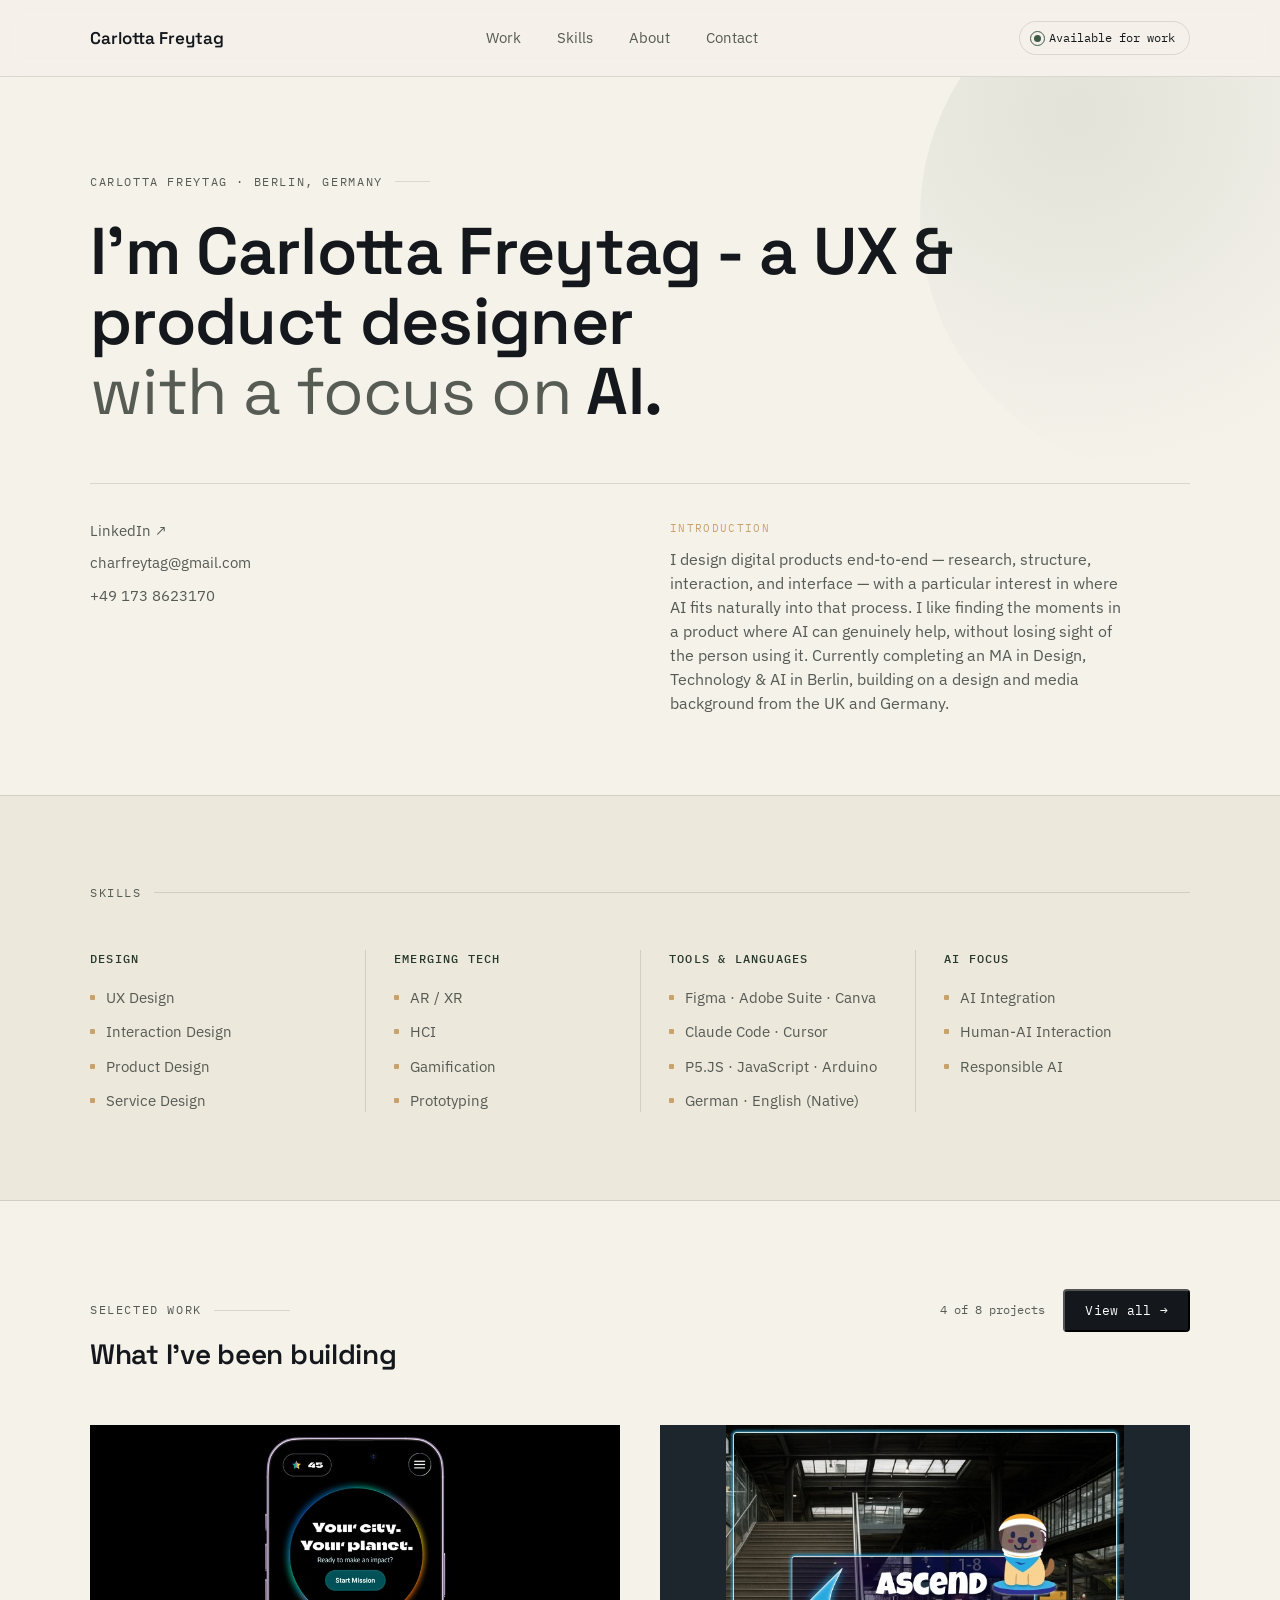
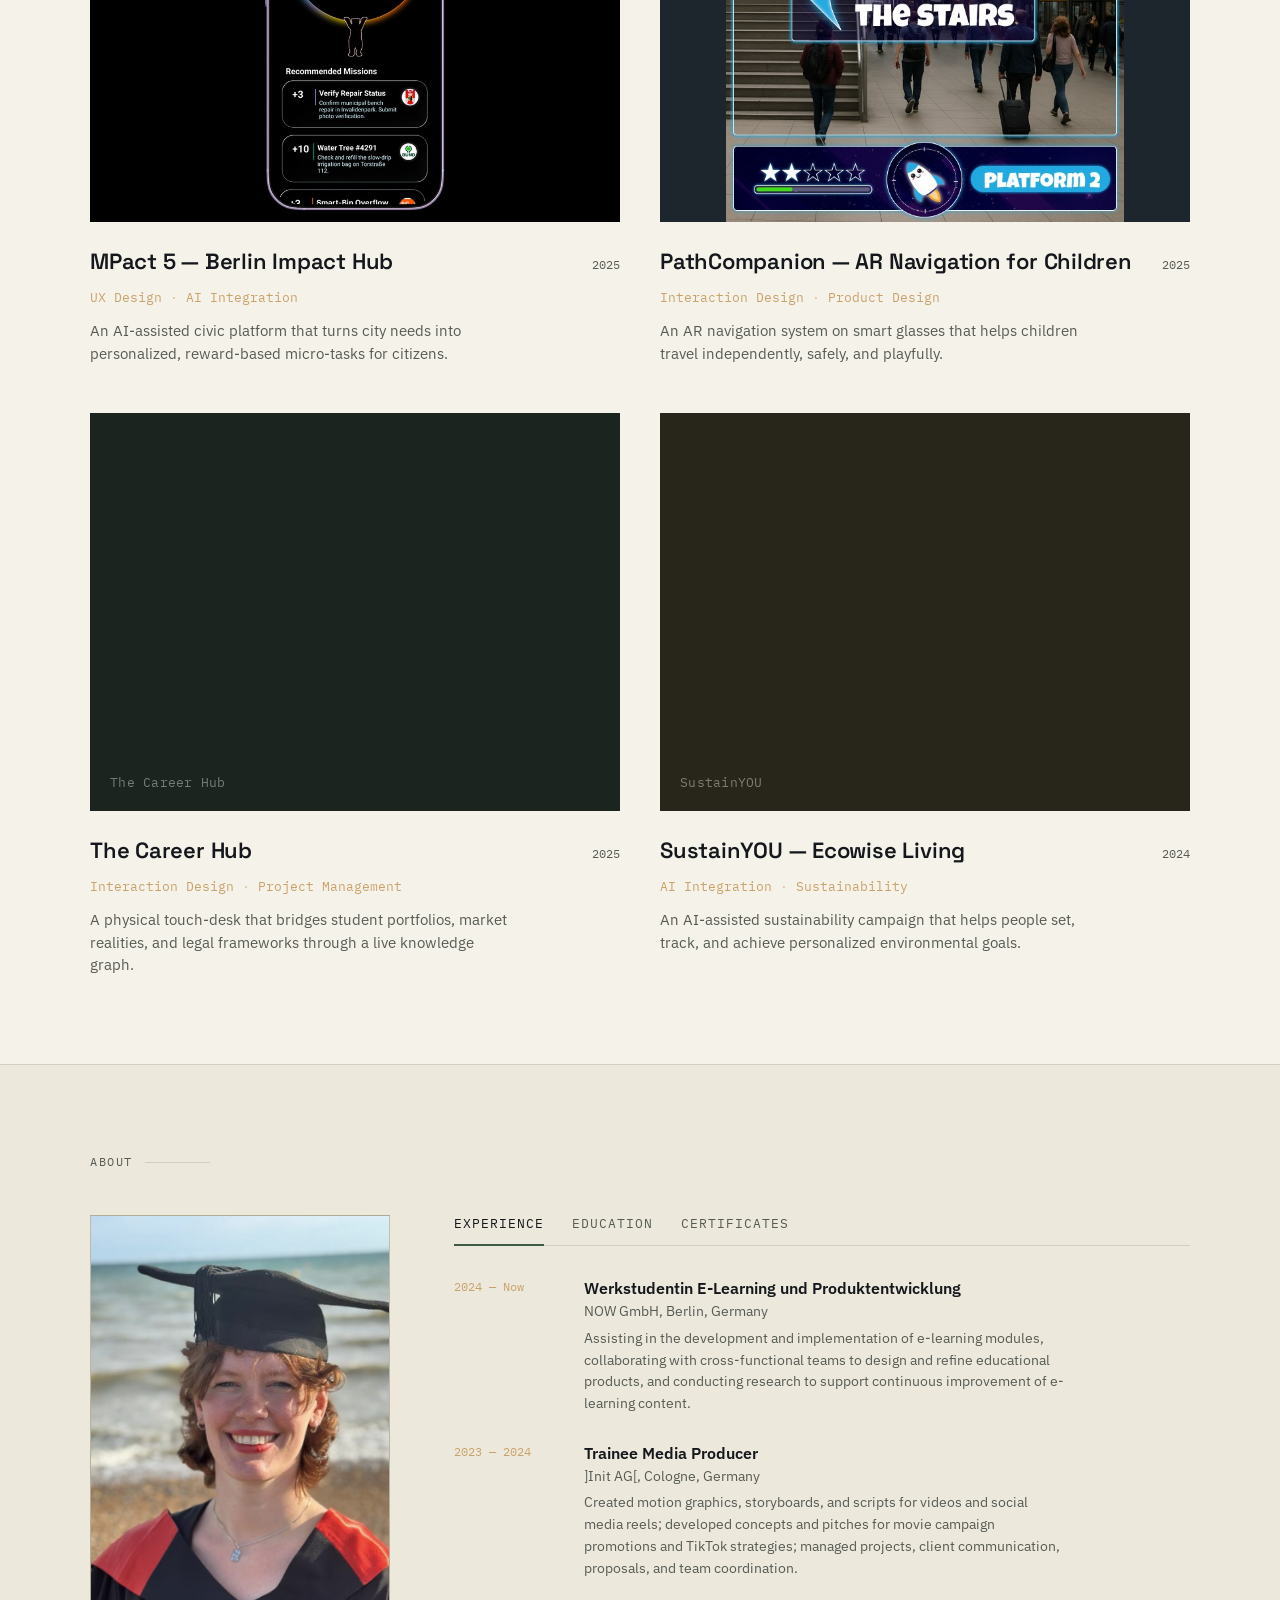
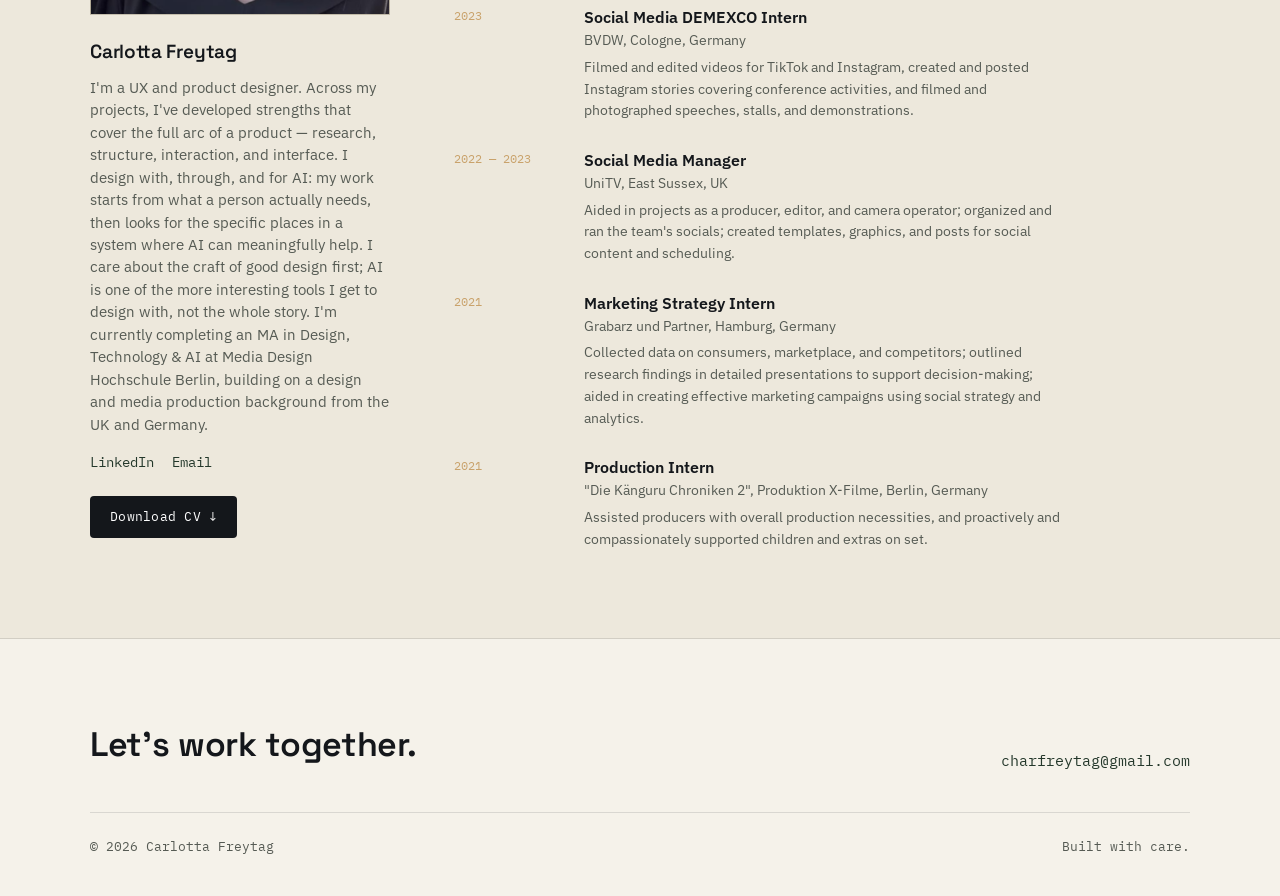
==== index.html @ 336f1065 "Add files via upload" ====
<!DOCTYPE html>
<html lang="en">
<head>
<meta charset="UTF-8">
<meta name="viewport" content="width=device-width, initial-scale=1.0">
<title>Carlotta Freytag — Portfolio</title>
<link rel="preconnect" href="https://fonts.googleapis.com">
<link href="https://fonts.googleapis.com/css2?family=Space+Grotesk:wght@400;500;600;700&family=IBM+Plex+Sans:wght@400;500;600&family=IBM+Plex+Mono:wght@400;500&display=swap" rel="stylesheet">
<link rel="stylesheet" href="project-modal.css">
<style>
  :root{
    --bg: #F5F2EA;
    --bg-alt: #EDE8DC;
    --ink: #14171B;
    --ink-soft: #565B54;
    --line: rgba(20,23,27,0.12);
    --moss: #3D5A45;
    --moss-deep: #24382B;
    --ochre: #C9A26B;
    --card: #FFFFFF;
    --radius: 2px;
    --wrap: 1180px;
  }
  *{margin:0;padding:0;box-sizing:border-box;}
  html{scroll-behavior:smooth;}
  body{
    background:var(--bg);
    color:var(--ink);
    font-family:'IBM Plex Sans', sans-serif;
    font-size:16px;
    line-height:1.55;
    -webkit-font-smoothing:antialiased;
  }
  .wrap{max-width:var(--wrap); margin:0 auto; padding:0 40px;}
  h1,h2,h3{font-family:'Space Grotesk', sans-serif; letter-spacing:-0.01em;}
  .eyebrow{
    font-family:'IBM Plex Mono', monospace;
    font-size:11.5px;
    letter-spacing:0.14em;
    text-transform:uppercase;
    color:var(--ink-soft);
    display:flex; align-items:center; gap:12px;
  }
  .eyebrow::after{content:""; flex:1; height:1px; background:var(--line);}
  a{color:inherit; text-decoration:none;}

  /* ---------- NAV ---------- */
  header{
    position:sticky; top:0; z-index:50;
    background:rgba(245,242,234,0.86);
    backdrop-filter:blur(10px);
    border-bottom:1px solid var(--line);
  }
  nav.wrap{
    display:flex; align-items:center; justify-content:space-between;
    height:76px;
  }
  .logo{font-family:'Space Grotesk', sans-serif; font-weight:600; font-size:17px;}
  .nav-links{display:flex; gap:36px; font-size:14.5px; color:var(--ink-soft);}
  .nav-links a{position:relative; padding:4px 0;}
  .nav-links a:hover{color:var(--ink);}
  .nav-links a::after{
    content:""; position:absolute; left:0; bottom:0; width:0; height:1px;
    background:var(--moss); transition:width .25s ease;
  }
  .nav-links a:hover::after{width:100%;}
  .badge{
    display:flex; align-items:center; gap:8px;
    font-family:'IBM Plex Mono', monospace; font-size:12px;
    border:1px solid var(--line); border-radius:999px;
    padding:7px 14px; transition:border-color .2s, background .2s;
  }
  .badge:hover{border-color:var(--moss); background:rgba(61,90,69,0.06);}
  .dot{width:7px; height:7px; border-radius:50%; background:var(--moss); position:relative;}
  .dot::after{
    content:""; position:absolute; inset:-4px; border-radius:50%;
    border:1px solid var(--moss); animation:pulse 2.4s ease-out infinite;
  }
  @keyframes pulse{
    0%{transform:scale(0.6); opacity:0.9;}
    100%{transform:scale(2.1); opacity:0;}
  }

  /* ---------- HERO ---------- */
  .hero{padding:96px 0 80px; position:relative; overflow:hidden;}
  .hero::before{
    content:""; position:absolute; top:-120px; right:-160px;
    width:520px; height:520px; border-radius:50%;
    background:radial-gradient(circle at 30% 30%, rgba(61,90,69,0.10), transparent 70%);
    pointer-events:none;
  }
  .hero .eyebrow{margin-bottom:26px; max-width:340px;}
  .hero h1{
    font-size:clamp(38px, 5.4vw, 66px);
    font-weight:600;
    line-height:1.06;
    max-width:920px;
  }
  .hero h1 .dim{color:var(--ink-soft); font-weight:400;}
  .hero-grid{
    margin-top:56px; display:grid;
    grid-template-columns:1fr 1fr; gap:60px;
    padding-top:36px; border-top:1px solid var(--line);
  }
  .hero-contact{display:flex; flex-direction:column; gap:10px; font-size:14.5px;}
  .hero-contact a{color:var(--ink-soft); transition:color .2s;}
  .hero-contact a:hover{color:var(--moss-deep);}
  .hero-intro-label{font-family:'IBM Plex Mono', monospace; font-size:11px; letter-spacing:0.12em; text-transform:uppercase; color:var(--ochre); margin-bottom:10px;}
  .hero-intro p{color:var(--ink-soft); font-size:15.5px; max-width:460px;}

  /* ---------- SECTION SHELL ---------- */
  section{padding:88px 0;}
  section.alt{background:var(--bg-alt); border-top:1px solid var(--line); border-bottom:1px solid var(--line);}
  .sec-head{margin-bottom:48px;}
  .sec-head h2{font-size:28px; font-weight:600; margin-top:14px;}

  /* ---------- SKILLS ---------- */
  .skills-grid{display:grid; grid-template-columns:repeat(4,1fr); gap:0;}
  .skill-col{padding:0 28px; border-left:1px solid var(--line);}
  .skill-col:first-child{border-left:none; padding-left:0;}
  .skill-col h3{
    font-family:'IBM Plex Mono', monospace; font-weight:500; font-size:12px;
    letter-spacing:0.1em; text-transform:uppercase; color:var(--moss-deep);
    margin-bottom:18px;
  }
  .skill-col ul{list-style:none; display:flex; flex-direction:column; gap:11px;}
  .skill-col li{font-size:15px; color:var(--ink); position:relative; padding-left:16px;}
  .skill-col li::before{
    content:""; position:absolute; left:0; top:9px; width:5px; height:5px;
    background:var(--ochre); border-radius:1px;
  }
  .skill-col li a{
    color:inherit; border-bottom:1px solid transparent; transition:color .2s, border-color .2s;
  }
  .skill-col li a:hover{color:var(--moss-deep); border-bottom-color:var(--moss-deep);}
  .skill-col li.static{color:var(--ink-soft);}

  /* ---------- WORK ---------- */
  .work-count{font-family:'IBM Plex Mono', monospace; font-size:12px; color:var(--ink-soft);}
  .work-filters{
    display:none; flex-wrap:wrap; gap:10px; padding:20px 0 28px;
    border-top:1px solid var(--line); border-bottom:1px solid var(--line); margin-bottom:36px;
  }
  .work-filters.show{display:flex;}
  .filter-chip{
    font-family:'IBM Plex Mono', monospace; font-size:12.5px; letter-spacing:0.03em;
    padding:8px 16px; border:1px solid var(--line); border-radius:999px; cursor:pointer;
    color:var(--ink-soft); background:transparent; transition:all .2s;
  }
  .filter-chip:hover{border-color:var(--moss); color:var(--ink);}
  .filter-chip.active{background:var(--moss-deep); border-color:var(--moss-deep); color:#fff;}
  .work-card.hidden{display:none;}
  .work-card.card-enter{opacity:0; transform:translateY(10px);}
  .work-card.card-enter-active{opacity:1; transform:translateY(0); transition:opacity .45s ease, transform .45s ease;}
  .work-card.card-exit{opacity:0; transform:translateY(-6px); transition:opacity .3s ease, transform .3s ease;}
  .work-grid{display:grid; grid-template-columns:1fr 1fr; gap:48px 40px;}
  .work-card{background:var(--bg); padding:0; display:block; cursor:pointer;}
  .work-card:hover h3{color:var(--moss-deep);}
  .work-media{
    aspect-ratio:4/3; position:relative; overflow:hidden;
    background:var(--moss-deep);
  }
  .work-media span{
    position:absolute; left:20px; bottom:18px;
    font-family:'IBM Plex Mono', monospace; font-size:13px; color:rgba(255,255,255,0.4);
    letter-spacing:0.02em;
  }
  /* Shows a real image (tileImage in projects-data.js) instead of the flat
     gradient color block on a project card. Background stays black so a
     dark-background screenshot or logo blends in cleanly (object-fit:contain
     means the whole image is visible with no cropping, letterboxed if needed). */
  .work-media.has-image{background:#000;}
  .work-media.has-image img{width:100%; height:100%; object-fit:contain; display:block;}
  .work-card:nth-child(2) .work-media{background:#1c262c;}
  .work-card:nth-child(3) .work-media{background:#1c2420;}
  .work-card:nth-child(4) .work-media{background:#28261a;}
  .work-card:nth-child(5) .work-media{background:#28261a;}
  .work-card:nth-child(6) .work-media{background:#151f26;}
  .work-card:nth-child(7) .work-media{background:#2c1c24;}
  .work-card:nth-child(8) .work-media{background:#2c2015;}
  .work-media img, .work-media .ph{transition:transform .5s cubic-bezier(.2,.7,.3,1);}
  .work-card:hover .work-media span{transform:scale(1.03);}
  .work-body{padding:22px 0 0;}
  .work-top{display:flex; justify-content:space-between; align-items:baseline; margin-bottom:10px;}
  .work-body h3{font-size:22px; font-weight:600;}
  .work-year{font-family:'IBM Plex Mono', monospace; font-size:12px; color:var(--ink-soft);}
  .tags-plain{font-family:'IBM Plex Mono', monospace; font-size:13px; margin-bottom:12px;}
  .tag-plain{background:none; border:none; padding:0; color:var(--ochre); cursor:pointer; font:inherit;}
  .tag-plain:hover{color:var(--moss-deep); text-decoration:underline;}
  .tag-sep{color:var(--ochre); opacity:0.6;}
  .work-body p{font-size:14.5px; color:var(--ink-soft); max-width:420px;}

  /* ---------- ABOUT ---------- */
  .about-grid{display:grid; grid-template-columns:300px 1fr; gap:64px;}
  .portrait{
    aspect-ratio:3/4; background:linear-gradient(160deg,#DED6C2,#C7BEA6);
    border:1px solid var(--line); position:relative; overflow:hidden;
  }
  .portrait img{width:100%; height:100%; object-fit:cover; display:block;}
  .about-bio{margin-top:22px;}
  .about-bio h3{font-size:19px; font-weight:600; margin-bottom:10px;}
  .about-bio p{font-size:14.5px; color:var(--ink-soft); margin-bottom:16px;}
  .about-links{display:flex; gap:18px; font-size:13.5px; font-family:'IBM Plex Mono', monospace;}
  .about-links a{color:var(--moss-deep); border-bottom:1px solid transparent;}
  .about-links a:hover{border-bottom-color:var(--moss-deep);}
  .cv-btn{
    display:inline-flex; align-items:center; gap:8px; margin-top:22px;
    font-family:'IBM Plex Mono', monospace; font-size:13px; letter-spacing:0.02em;
    background:var(--ink); color:#fff; padding:11px 20px; border-radius:4px;
    transition:background .2s, transform .2s;
  }
  .cv-btn:hover{background:#000; transform:translateY(-1px);}

  .tabs{display:flex; gap:28px; border-bottom:1px solid var(--line); margin-bottom:30px;}
  .tab-btn{
    font-family:'IBM Plex Mono', monospace; font-size:12.5px; letter-spacing:0.08em;
    text-transform:uppercase; color:var(--ink-soft); padding-bottom:14px;
    border:none; background:none; cursor:pointer; position:relative;
  }
  .tab-btn.active{color:var(--ink);}
  .tab-btn.active::after{
    content:""; position:absolute; left:0; right:0; bottom:-1px; height:2px; background:var(--moss);
  }
  .tab-panel{display:none;}
  .tab-panel.active{display:flex; flex-direction:column; gap:26px;}
  .entry{display:grid; grid-template-columns:110px 1fr; gap:20px;}
  .entry .when{font-family:'IBM Plex Mono', monospace; font-size:12px; color:var(--ochre); padding-top:2px;}
  .entry h4{font-size:16px; font-weight:600;}
  .entry .org{font-size:13.5px; color:var(--ink-soft); margin-bottom:6px;}
  .entry p{font-size:14px; color:var(--ink-soft); max-width:480px;}

  /* ---------- FOOTER ---------- */
  footer{padding:80px 0 40px;}
  .footer-cta{display:flex; justify-content:space-between; align-items:flex-end; padding-bottom:40px; border-bottom:1px solid var(--line); flex-wrap:wrap; gap:20px;}
  .footer-cta h2{font-size:34px; font-weight:600;}
  .footer-cta a.mail{font-size:15px; color:var(--moss-deep); font-family:'IBM Plex Mono', monospace;}
  .footer-bottom{display:flex; justify-content:space-between; padding-top:24px; font-size:12.5px; color:var(--ink-soft); font-family:'IBM Plex Mono', monospace;}

  [data-reveal]{opacity:0; transform:translateY(18px); transition:opacity .6s ease, transform .6s ease;}
  [data-reveal].in{opacity:1; transform:translateY(0);}

  @media(max-width:900px){
    .hero-grid{grid-template-columns:1fr;}
    .skills-grid{grid-template-columns:1fr 1fr; row-gap:32px;}
    .skill-col:nth-child(3){border-left:none;}
    .work-grid{grid-template-columns:1fr;}
    .about-grid{grid-template-columns:1fr;}
    .portrait{max-width:220px;}
    .nav-links{display:none;}
  }
</style>
</head>
<body>

<header>
  <nav class="wrap">
    <div class="logo">Carlotta Freytag</div>
    <div class="nav-links">
      <a href="#work">Work</a>
      <a href="#skills">Skills</a>
      <a href="#about">About</a>
      <a href="#contact">Contact</a>
    </div>
    <a class="badge" href="mailto:charfreytag@gmail.com?subject=Let%27s%20work%20together"><span class="dot"></span> Available for work</a>
  </nav>
</header>

<section class="hero">
  <div class="wrap">
    <div class="eyebrow">Carlotta Freytag · Berlin, Germany</div>
    <h1>I'm Carlotta Freytag - a UX &amp; product designer<br><span class="dim">with a focus on</span> AI.</h1>

    <div class="hero-grid">
      <div class="hero-contact">
        <a href="https://www.linkedin.com/in/carlotta-freytag-839454204/" target="_blank" rel="noopener">LinkedIn ↗</a>
        <a href="mailto:charfreytag@gmail.com">charfreytag@gmail.com</a>
        <a href="tel:+491738623170">+49 173 8623170</a>
      </div>
      <div class="hero-intro">
        <div class="hero-intro-label">Introduction</div>
        <p>I design digital products end-to-end — research, structure, interaction, and interface — with a particular interest in where AI fits naturally into that process. I like finding the moments in a product where AI can genuinely help, without losing sight of the person using it. Currently completing an MA in Design, Technology &amp; AI in Berlin, building on a design and media background from the UK and Germany.</p>
      </div>
    </div>
  </div>
</section>

<section id="skills" class="alt" data-reveal>
  <div class="wrap">
    <div class="sec-head">
      <div class="eyebrow">Skills</div>
    </div>
    <div class="skills-grid">
      <div class="skill-col">
        <h3>Design</h3>
        <ul>
          <li class="static">UX Design</li>
          <li class="static">Interaction Design</li>
          <li class="static">Product Design</li>
          <li class="static">Service Design</li>
        </ul>
      </div>
      <div class="skill-col">
        <h3>Emerging Tech</h3>
        <ul>
          <li class="static">AR / XR</li>
          <li class="static">HCI</li>
          <li class="static">Gamification</li>
          <li class="static">Prototyping</li>
        </ul>
      </div>
      <div class="skill-col">
        <h3>Tools &amp; Languages</h3>
        <ul>
          <li class="static">Figma · Adobe Suite · Canva</li>
          <li class="static">Claude Code · Cursor</li>
          <li class="static">P5.JS · JavaScript · Arduino</li>
          <li class="static">German · English (Native)</li>
        </ul>
      </div>
      <div class="skill-col">
        <h3>AI Focus</h3>
        <ul>
          <li class="static">AI Integration</li>
          <li class="static">Human-AI Interaction</li>
          <li class="static">Responsible AI</li>
        </ul>
      </div>
    </div>
  </div>
</section>

<section id="work" data-reveal>
  <div class="wrap">
    <div class="sec-head" style="display:flex; justify-content:space-between; align-items:baseline;">
      <div>
        <div class="eyebrow" id="workEyebrow" style="max-width:200px;">Selected Work</div>
        <h2 id="workTitle">What I've been building</h2>
      </div>
      <div style="display:flex; align-items:center; gap:18px;">
        <span class="work-count" id="workCount">4 of 8 projects</span>
        <button class="cv-btn" id="viewAllBtn" style="margin-top:0;" onclick="toggleAllProjects()">View all →</button>
      </div>
    </div>

    <div class="work-filters" id="workFilters">
      <button class="filter-chip active" data-tag="all">All</button>
    </div>

    <div class="work-grid" id="workGrid">
      <div class="work-card" data-tags="UX Design,AI Integration,Civic Tech" data-project="mpact-5" tabindex="0" role="button" aria-haspopup="dialog">
        <div class="work-media has-image"><img src="images/mpact5-title.jpg" alt="MPact 5 title screen"></div>
        <div class="work-body">
          <div class="work-top"><h3>MPact 5 — Berlin Impact Hub</h3><span class="work-year">2025</span></div>
          <div class="tags-plain">
            <a class="tag-plain" href="projects.html?tag=UX%20Design" onclick="event.stopPropagation()">UX Design</a><span class="tag-sep"> · </span><a class="tag-plain" href="projects.html?tag=AI%20Integration" onclick="event.stopPropagation()">AI Integration</a>
          </div>
          <p>An AI-assisted civic platform that turns city needs into personalized, reward-based micro-tasks for citizens.</p>
        </div>
      </div>
      <div class="work-card" data-tags="AR/XR,Interaction Design,Product Design" data-project="pathcompanion" tabindex="0" role="button" aria-haspopup="dialog">
        <div class="work-media has-image"><img src="images/pathcompanion-ar-final.jpg" alt="PathCompanion AR guidance overlay"></div>
        <div class="work-body">
          <div class="work-top"><h3>PathCompanion — AR Navigation for Children</h3><span class="work-year">2025</span></div>
          <div class="tags-plain">
            <a class="tag-plain" href="projects.html?tag=Interaction%20Design" onclick="event.stopPropagation()">Interaction Design</a><span class="tag-sep"> · </span><a class="tag-plain" href="projects.html?tag=Product%20Design" onclick="event.stopPropagation()">Product Design</a>
          </div>
          <p>An AR navigation system on smart glasses that helps children travel independently, safely, and playfully.</p>
        </div>
      </div>
      <div class="work-card" data-tags="Interaction Design,Project Management,Physical-Digital" data-project="career-hub" tabindex="0" role="button" aria-haspopup="dialog">
        <div class="work-media"><span>The Career Hub</span></div>
        <div class="work-body">
          <div class="work-top"><h3>The Career Hub</h3><span class="work-year">2025</span></div>
          <div class="tags-plain">
            <a class="tag-plain" href="projects.html?tag=Interaction%20Design" onclick="event.stopPropagation()">Interaction Design</a><span class="tag-sep"> · </span><a class="tag-plain" href="projects.html?tag=Project%20Management" onclick="event.stopPropagation()">Project Management</a>
          </div>
          <p>A physical touch-desk that bridges student portfolios, market realities, and legal frameworks through a live knowledge graph.</p>
        </div>
      </div>
      <div class="work-card" data-tags="UX Design,AI Integration,Sustainability" data-project="sustainyou" tabindex="0" role="button" aria-haspopup="dialog">
        <div class="work-media"><span>SustainYOU</span></div>
        <div class="work-body">
          <div class="work-top"><h3>SustainYOU — Ecowise Living</h3><span class="work-year">2024</span></div>
          <div class="tags-plain">
            <a class="tag-plain" href="projects.html?tag=AI%20Integration" onclick="event.stopPropagation()">AI Integration</a><span class="tag-sep"> · </span><a class="tag-plain" href="projects.html?tag=Sustainability" onclick="event.stopPropagation()">Sustainability</a>
          </div>
          <p>An AI-assisted sustainability campaign that helps people set, track, and achieve personalized environmental goals.</p>
        </div>
      </div>
    </div>
  </div>
</section>

<section id="about" class="alt" data-reveal>
  <div class="wrap">
    <div class="eyebrow" style="max-width:120px; margin-bottom:44px;">About</div>
    <div class="about-grid">
      <div>
        <div class="portrait"><img src="carlotta-freytag-photo.jpg" alt="Carlotta Freytag"></div>
        <div class="about-bio">
          <h3>Carlotta Freytag</h3>
          <p>I'm a UX and product designer. Across my projects, I've developed strengths that cover the full arc of a product — research, structure, interaction, and interface. I design with, through, and for AI: my work starts from what a person actually needs, then looks for the specific places in a system where AI can meaningfully help. I care about the craft of good design first; AI is one of the more interesting tools I get to design with, not the whole story. I'm currently completing an MA in Design, Technology &amp; AI at Media Design Hochschule Berlin, building on a design and media production background from the UK and Germany.</p>
          <div class="about-links">
            <a href="https://www.linkedin.com/in/carlotta-freytag-839454204/" target="_blank" rel="noopener">LinkedIn</a>
            <a href="mailto:charfreytag@gmail.com">Email</a>
          </div>
          <a class="cv-btn" href="Carlotta-Freytag-CV.pdf" download>Download CV ↓</a>
        </div>
      </div>

      <div>
        <div class="tabs">
          <button class="tab-btn active" data-tab="experience">Experience</button>
          <button class="tab-btn" data-tab="education">Education</button>
          <button class="tab-btn" data-tab="certificates">Certificates</button>
        </div>

        <div class="tab-panel active" id="experience">
          <div class="entry">
            <div class="when">2024 — Now</div>
            <div><h4>Werkstudentin E-Learning und Produktentwicklung</h4><div class="org">NOW GmbH, Berlin, Germany</div>
              <p>Assisting in the development and implementation of e-learning modules, collaborating with cross-functional teams to design and refine educational products, and conducting research to support continuous improvement of e-learning content.</p></div>
          </div>
          <div class="entry">
            <div class="when">2023 — 2024</div>
            <div><h4>Trainee Media Producer</h4><div class="org">]Init AG[, Cologne, Germany</div>
              <p>Created motion graphics, storyboards, and scripts for videos and social media reels; developed concepts and pitches for movie campaign promotions and TikTok strategies; managed projects, client communication, proposals, and team coordination.</p></div>
          </div>
          <div class="entry">
            <div class="when">2023</div>
            <div><h4>Social Media DEMEXCO Intern</h4><div class="org">BVDW, Cologne, Germany</div>
              <p>Filmed and edited videos for TikTok and Instagram, created and posted Instagram stories covering conference activities, and filmed and photographed speeches, stalls, and demonstrations.</p></div>
          </div>
          <div class="entry">
            <div class="when">2022 — 2023</div>
            <div><h4>Social Media Manager</h4><div class="org">UniTV, East Sussex, UK</div>
              <p>Aided in projects as a producer, editor, and camera operator; organized and ran the team's socials; created templates, graphics, and posts for social content and scheduling.</p></div>
          </div>
          <div class="entry">
            <div class="when">2021</div>
            <div><h4>Marketing Strategy Intern</h4><div class="org">Grabarz und Partner, Hamburg, Germany</div>
              <p>Collected data on consumers, marketplace, and competitors; outlined research findings in detailed presentations to support decision-making; aided in creating effective marketing campaigns using social strategy and analytics.</p></div>
          </div>
          <div class="entry">
            <div class="when">2021</div>
            <div><h4>Production Intern</h4><div class="org">"Die Känguru Chroniken 2", Produktion X-Filme, Berlin, Germany</div>
              <p>Assisted producers with overall production necessities, and proactively and compassionately supported children and extras on set.</p></div>
          </div>
        </div>

        <div class="tab-panel" id="education">
          <div class="entry">
            <div class="when">2025 — Now</div>
            <div><h4>Design – Technology and AI, MA</h4><div class="org">Media Design Hochschule, Berlin, Germany</div>
              <p>Specialized knowledge in digital technologies, artificial intelligence, and intercultural media, combining a strong theoretical foundation with practical, real-world skills. Serving as student representative for the program.</p></div>
          </div>
          <div class="entry">
            <div class="when">2020 — 2023</div>
            <div><h4>Media Production, BA</h4><div class="org">University of Sussex, UK</div>
              <p>Media theory and practical production skills across narrative, graphic design, interactive media, UX design, sound design, photography, animation, documentary film, and screenwriting, with a focus on interactive design.</p></div>
          </div>
          <div class="entry">
            <div class="when">2018 — 2020</div>
            <div><h4>International Baccalaureate Diploma</h4><div class="org">Windermere School, UK</div>
              <p>A-grade Extended Essay in English on Edwardian Feminism; one of 11 students to receive full core points; House Council member and Photography Club Manager.</p></div>
          </div>
          <div class="entry">
            <div class="when">2017 — 2018</div>
            <div><h4>GCSE</h4><div class="org">Rydal Penrhos School, Wales</div>
              <p>Peer Mentor role.</p></div>
          </div>
          <div class="entry">
            <div class="when">2012 — 2017</div>
            <div><h4>Internationale Schule Phorms Berlin Süd</h4><div class="org">Berlin, Germany</div></div>
          </div>
          <div class="entry">
            <div class="when">2008 — 2012</div>
            <div><h4>DSNY</h4><div class="org">Deutsche Schule New York, USA</div></div>
          </div>
        </div>

        <div class="tab-panel" id="certificates">
          <div class="entry">
            <div class="when">2025</div>
            <div><h4>AI for Designers</h4><div class="org">Interaction Design Foundation (IxDF)</div></div>
          </div>
          <div class="entry">
            <div class="when">2025</div>
            <div><h4>User Experience: The Beginner's Guide</h4><div class="org">Interaction Design Foundation (IxDF) — Top 10% distinction</div></div>
          </div>
          <div class="entry">
            <div class="when">2024</div>
            <div><h4>KI in Video Workshop</h4><div class="org">]Init AG[</div></div>
          </div>
          <div class="entry">
            <div class="when">2023</div>
            <div><h4>Spirit of Sussex Award, Gold</h4><div class="org">University of Sussex</div></div>
          </div>
          <div class="entry">
            <div class="when">2023</div>
            <div><h4>Learning Design Thinking</h4><div class="org">LinkedIn Learning</div></div>
          </div>
          <div class="entry">
            <div class="when">2018</div>
            <div><h4>IELTS — 7.5 (C1)</h4><div class="org">International English Language Testing System</div></div>
          </div>
        </div>
      </div>
    </div>
  </div>
</section>

<footer id="contact">
  <div class="wrap">
    <div class="footer-cta">
      <h2>Let's work together.</h2>
      <a class="mail" href="mailto:charfreytag@gmail.com">charfreytag@gmail.com</a>
    </div>
    <div class="footer-bottom">
      <span>© 2026 Carlotta Freytag</span>
      <span>Built with care.</span>
    </div>
  </div>
</footer>

<div class="modal-overlay" id="modalOverlay">
  <div class="modal" id="modalPanel" role="dialog" aria-modal="true" aria-labelledby="modalTitle">
    <button class="modal-close" id="modalClose" aria-label="Close project details">✕</button>
    <div class="modal-gallery" id="modalGallery"></div>
    <div class="modal-body" id="modalBody"></div>
  </div>
</div>

<script src="projects-data.js"></script>
<script src="project-modal.js"></script>
<script>
  // Tab switching
  document.querySelectorAll('.tab-btn').forEach(btn=>{
    btn.addEventListener('click', ()=>{
      document.querySelectorAll('.tab-btn').forEach(b=>b.classList.remove('active'));
      document.querySelectorAll('.tab-panel').forEach(p=>p.classList.remove('active'));
      btn.classList.add('active');
      document.getElementById(btn.dataset.tab).classList.add('active');
    });
  });

  // Scroll reveal
  const observer = new IntersectionObserver((entries)=>{
    entries.forEach(e=>{
      if(e.isIntersecting){ e.target.classList.add('in'); }
    });
  }, {threshold:0.12});
  document.querySelectorAll('[data-reveal]').forEach(el=>observer.observe(el));

  // "All" filter chip is static markup, so bind it once up front.
  document.querySelector('#workFilters [data-tag="all"]').addEventListener('click', () => applyWorkFilter('all'));

  // "View all" expand-in-place: reveals the remaining projects inside the
  // Selected Work grid instead of navigating to projects.html.
  let allProjectsExpanded = false;
  let activeWorkFilter = 'all';
  const featuredProjectIds = ['mpact-5', 'pathcompanion', 'career-hub', 'sustainyou'];

  function projectCardHTML(p) {
    const tagsHtml = p.tags.slice(0, 2).map((t, i, arr) => {
      const href = 'projects.html?tag=' + encodeURIComponent(t);
      const link = '<a class="tag-plain" href="' + href + '" onclick="event.stopPropagation()">' + t + '</a>';
      return i < arr.length - 1 ? link + '<span class="tag-sep"> · </span>' : link;
    }).join('');
    const mediaHtml = p.tileImage
      ? '<div class="work-media has-image"><img src="' + p.tileImage + '" alt="' + p.title + ' logo"></div>'
      : '<div class="work-media"><span>' + p.title + '</span></div>';
    return (
      '<div class="work-card card-enter" data-tags="' + p.tags.join(',') + '" data-project="' + p.id + '" tabindex="0" role="button" aria-haspopup="dialog">' +
        mediaHtml +
        '<div class="work-body">' +
          '<div class="work-top"><h3>' + p.title + '</h3><span class="work-year">' + p.date + '</span></div>' +
          '<div class="tags-plain">' + tagsHtml + '</div>' +
          '<p>' + p.brief + '</p>' +
        '</div>' +
      '</div>'
    );
  }

  function buildWorkFilters() {
    const filtersEl = document.getElementById('workFilters');
    filtersEl.querySelectorAll('.filter-chip:not([data-tag="all"])').forEach(c => c.remove());
    const allTags = [];
    PROJECTS.forEach(p => p.tags.forEach(t => { if (!allTags.includes(t)) allTags.push(t); }));
    allTags.forEach(tag => {
      const btn = document.createElement('button');
      btn.className = 'filter-chip';
      btn.dataset.tag = tag;
      btn.textContent = tag;
      btn.addEventListener('click', () => applyWorkFilter(tag));
      filtersEl.appendChild(btn);
    });
  }

  function applyWorkFilter(tag) {
    activeWorkFilter = tag;
    document.querySelectorAll('#workFilters .filter-chip').forEach(chip => {
      chip.classList.toggle('active', chip.dataset.tag === tag);
    });
    document.querySelectorAll('#workGrid .work-card').forEach(card => {
      const tags = (card.dataset.tags || '').split(',');
      const show = tag === 'all' || tags.includes(tag);
      card.classList.toggle('hidden', !show);
    });
  }

  function toggleAllProjects() {
    const grid = document.getElementById('workGrid');
    const btn = document.getElementById('viewAllBtn');
    const count = document.getElementById('workCount');
    const title = document.getElementById('workTitle');
    const eyebrow = document.getElementById('workEyebrow');
    const filtersEl = document.getElementById('workFilters');

    // Guard: if projects-data.js didn't load (e.g. this file is being viewed
    // on its own, without its sibling files alongside it), show a quiet
    // inline message instead of navigating anywhere or throwing an error.
    if (typeof PROJECTS === 'undefined') {
      count.textContent = 'Project data unavailable in this preview';
      btn.disabled = true;
      btn.style.opacity = '0.5';
      btn.style.cursor = 'default';
      return;
    }

    if (!allProjectsExpanded) {
      const remaining = PROJECTS.filter(p => !featuredProjectIds.includes(p.id));
      grid.insertAdjacentHTML('beforeend', remaining.map(projectCardHTML).join(''));

      // Fade the new cards in on the next frame so the opacity/transform
      // transition actually has something to animate from.
      const newCards = Array.from(grid.querySelectorAll('.work-card.card-enter'));
      requestAnimationFrame(() => {
        newCards.forEach((card, i) => {
          setTimeout(() => card.classList.add('card-enter-active'), i * 40);
        });
      });

      eyebrow.textContent = 'My Work';
      title.textContent = "Everything I've worked on";
      count.textContent = '8 of 8 projects';
      btn.textContent = '← Back to Selected Work';
      buildWorkFilters();
      filtersEl.classList.add('show');
      allProjectsExpanded = true;
    } else {
      applyWorkFilter('all');
      filtersEl.classList.remove('show');

      const cards = Array.from(grid.querySelectorAll('.work-card'));
      const toRemove = cards.slice(4);
      toRemove.forEach(card => card.classList.add('card-exit'));
      setTimeout(() => toRemove.forEach(card => card.remove()), 300);

      eyebrow.textContent = 'Selected Work';
      title.textContent = "What I've been building";
      count.textContent = '4 of 8 projects';
      btn.textContent = 'View all →';
      allProjectsExpanded = false;
    }
  }
</script>

</body>
</html>
---- project-modal.css ----
/* Project case-study modal — shared across pages */

.work-card{position:relative;}
.work-card:focus-visible{outline:2px solid var(--moss); outline-offset:3px;}
.tag-link{
  font-size:11.5px; font-family:'IBM Plex Mono', monospace;
  padding:3px 9px; border:1px solid var(--line); border-radius:999px;
  color:var(--ink-soft); background:none; cursor:pointer; transition:border-color .2s, color .2s;
}
.tag-link:hover{border-color:var(--moss); color:var(--moss-deep);}

.modal-overlay{
  position:fixed; inset:0; z-index:300;
  background:rgba(18,20,17,0.55);
  backdrop-filter:blur(6px);
  display:none; align-items:flex-start; justify-content:center;
  padding:64px 24px;
  overflow-y:auto;
}
.modal-overlay.open{display:flex;}
body.modal-locked{overflow:hidden;}

.modal{
  background:var(--bg, #F5F2EA);
  width:100%; max-width:760px;
  border-radius:3px;
  position:relative;
  box-shadow:0 30px 80px rgba(0,0,0,0.35);
  animation:modalIn .28s cubic-bezier(.2,.8,.3,1);
}
@keyframes modalIn{
  from{opacity:0; transform:translateY(14px) scale(.98);}
  to{opacity:1; transform:translateY(0) scale(1);}
}

.modal-close{
  position:absolute; top:18px; right:18px; z-index:5;
  width:36px; height:36px; border-radius:50%;
  background:rgba(255,255,255,0.9); border:1px solid var(--line);
  font-family:'IBM Plex Mono', monospace; font-size:16px; line-height:1;
  cursor:pointer; display:flex; align-items:center; justify-content:center;
  color:var(--ink); transition:background .2s, transform .2s;
}
.modal-close:hover{background:#fff; transform:rotate(90deg);}

.modal-gallery{
  display:grid; grid-template-columns:1.4fr 1fr; grid-template-rows:1fr 1fr; gap:2px;
  height:280px; overflow:hidden; border-radius:3px 3px 0 0;
}
.modal-gallery .g-tile{
  position:relative; grid-row:1 / span 2;
  background:linear-gradient(135deg, var(--moss) 0%, var(--moss-deep) 100%);
}
.modal-gallery .g-tile:nth-child(2){grid-row:1; grid-column:2;}
.modal-gallery .g-tile:nth-child(3){grid-row:2; grid-column:2;}
.modal-gallery .g-tile span{
  position:absolute; left:14px; bottom:12px;
  font-family:'IBM Plex Mono', monospace; font-size:11px; color:rgba(255,255,255,0.8);
}
.modal-gallery .g-tile img{
  width:100%; height:100%; object-fit:cover; display:block;
}
.modal.g1 .g-tile{background:linear-gradient(135deg, var(--moss) 0%, var(--moss-deep) 100%);}
.modal.g2 .g-tile{background:linear-gradient(135deg,#8a7658,#3a3126);}
.modal.g3 .g-tile{background:linear-gradient(135deg,#4a5d6b,#1c262c);}
.modal.g4 .g-tile{background:linear-gradient(135deg,#6b4a4a,#2c1c1c);}
.modal.g5 .g-tile{background:linear-gradient(135deg,#5c5638,#28261a);}
.modal.g6 .g-tile{background:linear-gradient(135deg,#3d5a70,#151f26);}
.modal.g7 .g-tile{background:linear-gradient(135deg,#6b4a5c,#2c1c24);}
.modal.g8 .g-tile{background:linear-gradient(135deg,#7a5a3a,#2c2015);}
.modal.g2 .g-tile:nth-child(2){background:linear-gradient(135deg,#6f5c46,#3a3126);}
.modal.g3 .g-tile:nth-child(2){background:linear-gradient(135deg,#394852,#1c262c);}
.modal.g4 .g-tile:nth-child(2){background:linear-gradient(135deg,#573b3b,#2c1c1c);}
.modal.g5 .g-tile:nth-child(2){background:linear-gradient(135deg,#494432,#28261a);}
.modal.g6 .g-tile:nth-child(2){background:linear-gradient(135deg,#31485a,#151f26);}
.modal.g7 .g-tile:nth-child(2){background:linear-gradient(135deg,#573b4a,#2c1c24);}
.modal.g8 .g-tile:nth-child(2){background:linear-gradient(135deg,#654a2e,#2c2015);}

/* Carousel of finished-project images (used instead of the gradient tiles
   when a project has real galleryImages). */
.modal-gallery.is-carousel{display:block; position:relative; overflow:hidden; background:#0d0f0c;}
.modal-gallery.is-carousel .carousel-track{
  display:flex; height:100%; transition:transform .35s ease;
}
.modal-gallery.is-carousel .carousel-slide{
  flex:0 0 100%; height:100%; display:flex; align-items:center; justify-content:center;
}
.modal-gallery.is-carousel .carousel-slide img{
  max-width:100%; max-height:100%; object-fit:contain;
}
.carousel-btn{
  position:absolute; top:50%; transform:translateY(-50%); z-index:5;
  width:36px; height:36px; border-radius:50%; border:none; cursor:pointer;
  background:rgba(255,255,255,0.85); color:var(--ink); font-size:18px; line-height:1;
  display:flex; align-items:center; justify-content:center; transition:background .2s;
}
.carousel-btn:hover{background:#fff;}
.carousel-btn.prev{left:14px;}
.carousel-btn.next{right:14px;}
.carousel-dots{
  position:absolute; bottom:14px; left:50%; transform:translateX(-50%); z-index:5;
  display:flex; gap:6px;
}
.carousel-dot{
  width:7px; height:7px; border-radius:50%; border:none; padding:0; cursor:pointer;
  background:rgba(255,255,255,0.4);
}
.carousel-dot.active{background:#fff;}

.modal-body{padding:36px 40px 44px;}
.modal-meta{display:flex; justify-content:space-between; align-items:flex-start; gap:20px; margin-bottom:14px; flex-wrap:wrap;}
.modal-tags{display:flex; gap:8px; flex-wrap:wrap; margin-bottom:16px;}
.modal-tags .tag{
  font-size:11.5px; font-family:'IBM Plex Mono', monospace;
  padding:3px 9px; border:1px solid var(--line); border-radius:999px; color:var(--ink-soft);
}
.modal-body h2{font-family:'Space Grotesk', sans-serif; font-size:26px; font-weight:600; margin-bottom:10px;}
.modal-date{font-family:'IBM Plex Mono', monospace; font-size:12px; color:var(--ink-soft); white-space:nowrap; padding-top:4px;}
.modal-brief{font-size:15px; color:var(--ink-soft); max-width:560px; margin-bottom:22px;}
.modal-live{
  display:inline-flex; align-items:center; gap:8px;
  font-family:'IBM Plex Mono', monospace; font-size:13px; color:#fff;
  background:var(--ink); padding:10px 18px; border-radius:4px;
  margin-bottom:30px; transition:background .2s;
}
.modal-live:hover{background:#000;}

.modal-divider{height:1px; background:var(--line); margin:30px 0;}

.modal-tabs .tabs{display:flex; gap:28px; border-bottom:1px solid var(--line); margin-bottom:26px;}
.modal-tabs .tab-btn{
  font-family:'IBM Plex Mono', monospace; font-size:12.5px; letter-spacing:0.08em;
  text-transform:uppercase; color:var(--ink-soft); padding-bottom:14px;
  border:none; background:none; cursor:pointer; position:relative;
}
.modal-tabs .tab-btn.active{color:var(--ink);}
.modal-tabs .tab-btn.active::after{
  content:""; position:absolute; left:0; right:0; bottom:-1px; height:2px; background:var(--moss);
}
.modal-tabs .tab-panel{display:none;}
.modal-tabs .tab-panel.active{display:block;}

.modal-section{margin-bottom:0;}
.modal-section h3{
  font-family:'IBM Plex Mono', monospace; font-size:12px; letter-spacing:0.1em; text-transform:uppercase;
  color:var(--moss-deep); margin-bottom:10px;
}
.modal-section p{font-size:14.5px; color:var(--ink); line-height:1.65; max-width:600px;}
.modal-img-placeholder{
  margin-top:16px; height:200px; border-radius:3px; position:relative; overflow:hidden;
  background:repeating-linear-gradient(135deg, var(--bg-alt, #EDE8DC), var(--bg-alt, #EDE8DC) 10px, rgba(20,23,27,0.04) 10px, rgba(20,23,27,0.04) 20px);
  border:1px dashed var(--line);
}
.modal-img-placeholder span{
  position:absolute; inset:0; display:flex; align-items:center; justify-content:center;
  font-family:'IBM Plex Mono', monospace; font-size:11.5px; color:var(--ink-soft);
}
/* Real screenshots inside a case-study section (set via `images: [...]` in
   projects-data.js). Falls back to .modal-img-placeholder (below) if a
   section only has the old text-caption `image` field instead. */
.modal-img-grid{
  margin-top:18px; display:flex; flex-wrap:wrap; gap:12px;
}
.modal-img-grid img{
  max-height:320px; max-width:100%; border-radius:3px; border:1px solid var(--line);
  object-fit:contain; background:var(--bg-alt, #EDE8DC);
}
/* Sub-sections inside a tab that uses `stages: [...]` in projects-data.js
   (e.g. Process → Empathize/Define/Ideate/Prototype/Test). Each stage gets
   its own spaced-out block with a heading, text, optional bullet list
   (.modal-list, from `stage.list`), and optional images. */
.modal-stage{margin-bottom:34px;}
.modal-stage:last-child{margin-bottom:0;}
.modal-stage-intro{margin-bottom:28px;}
.modal-list{margin:14px 0 0; padding-left:20px;}
.modal-list li{font-size:14.5px; color:var(--ink); line-height:1.65; margin-bottom:10px;}
.modal-list li strong{color:var(--moss-deep); font-weight:600;}

@media(max-width:640px){
  .modal-overlay{padding:0;}
  .modal{max-width:100%; min-height:100vh; border-radius:0;}
  .modal-gallery{height:200px;}
  .modal-body{padding:28px 22px 40px;}
  .modal-body h2{font-size:22px;}
}
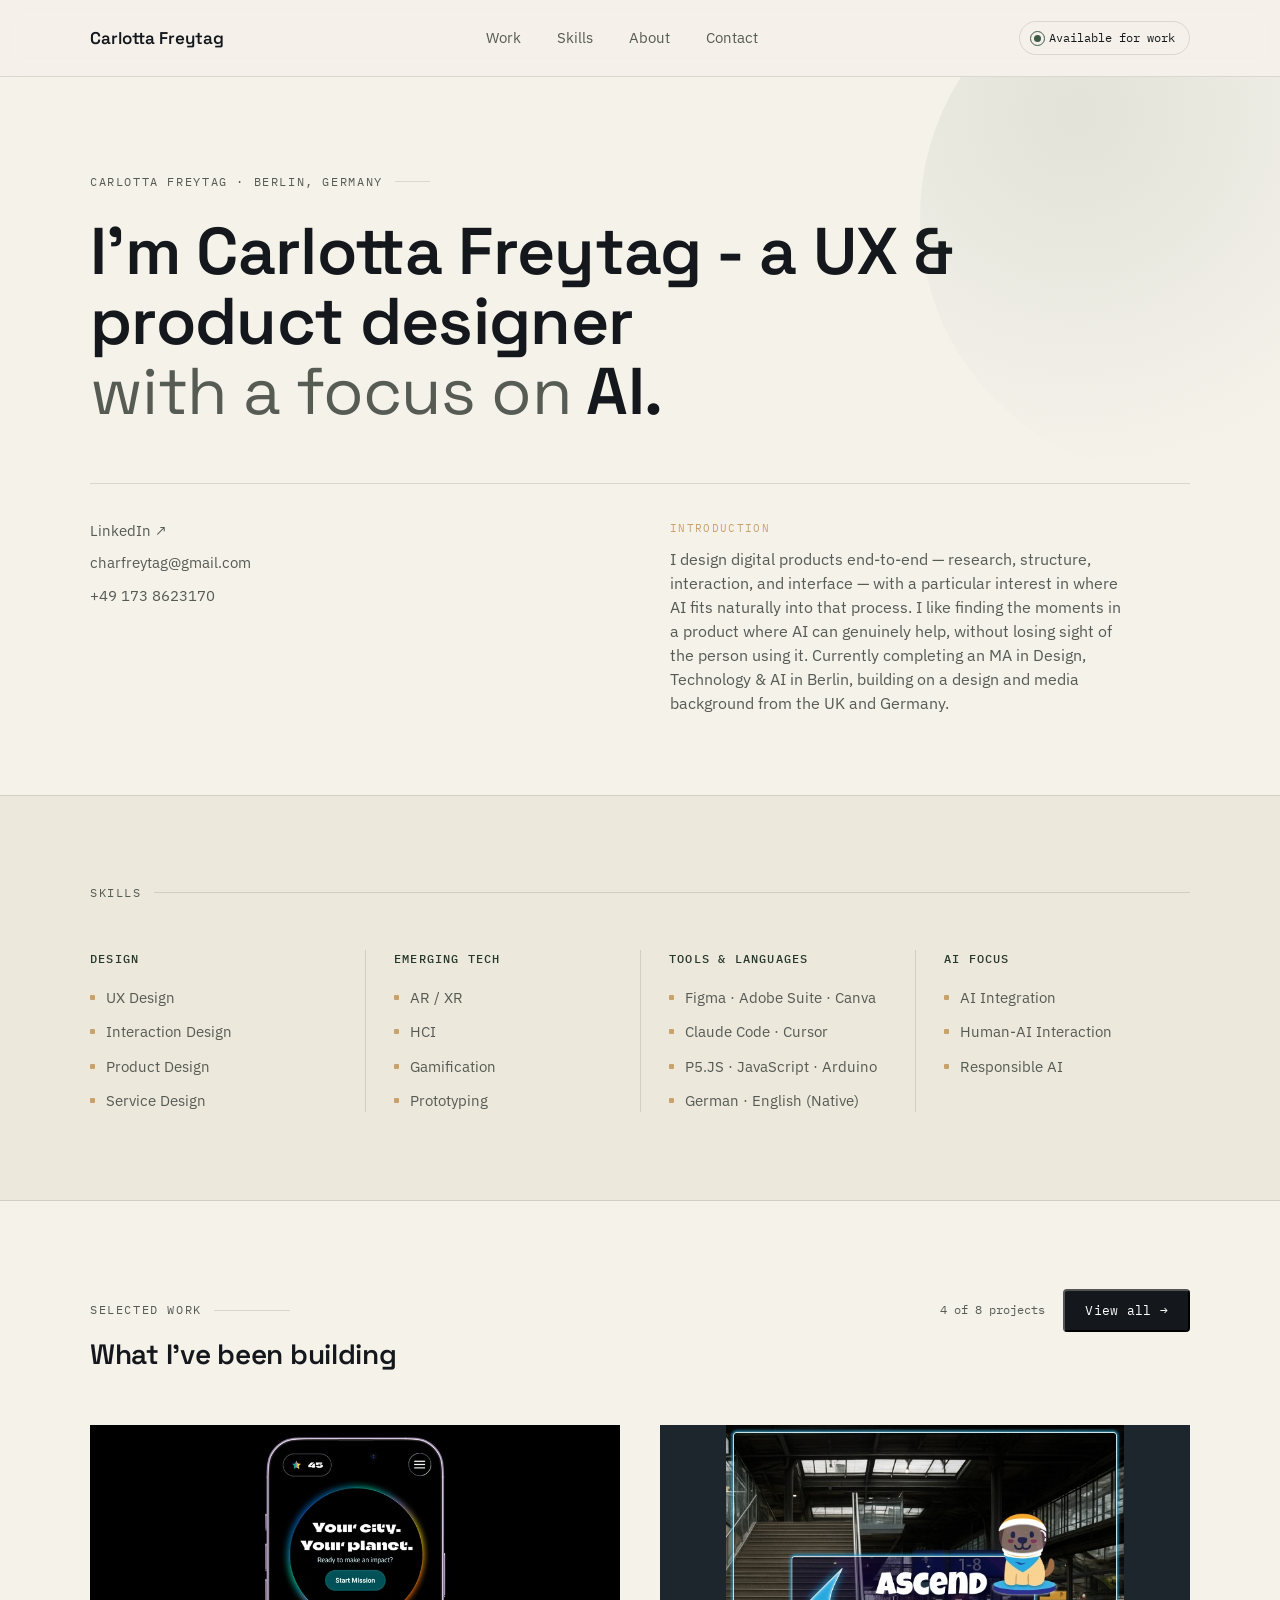
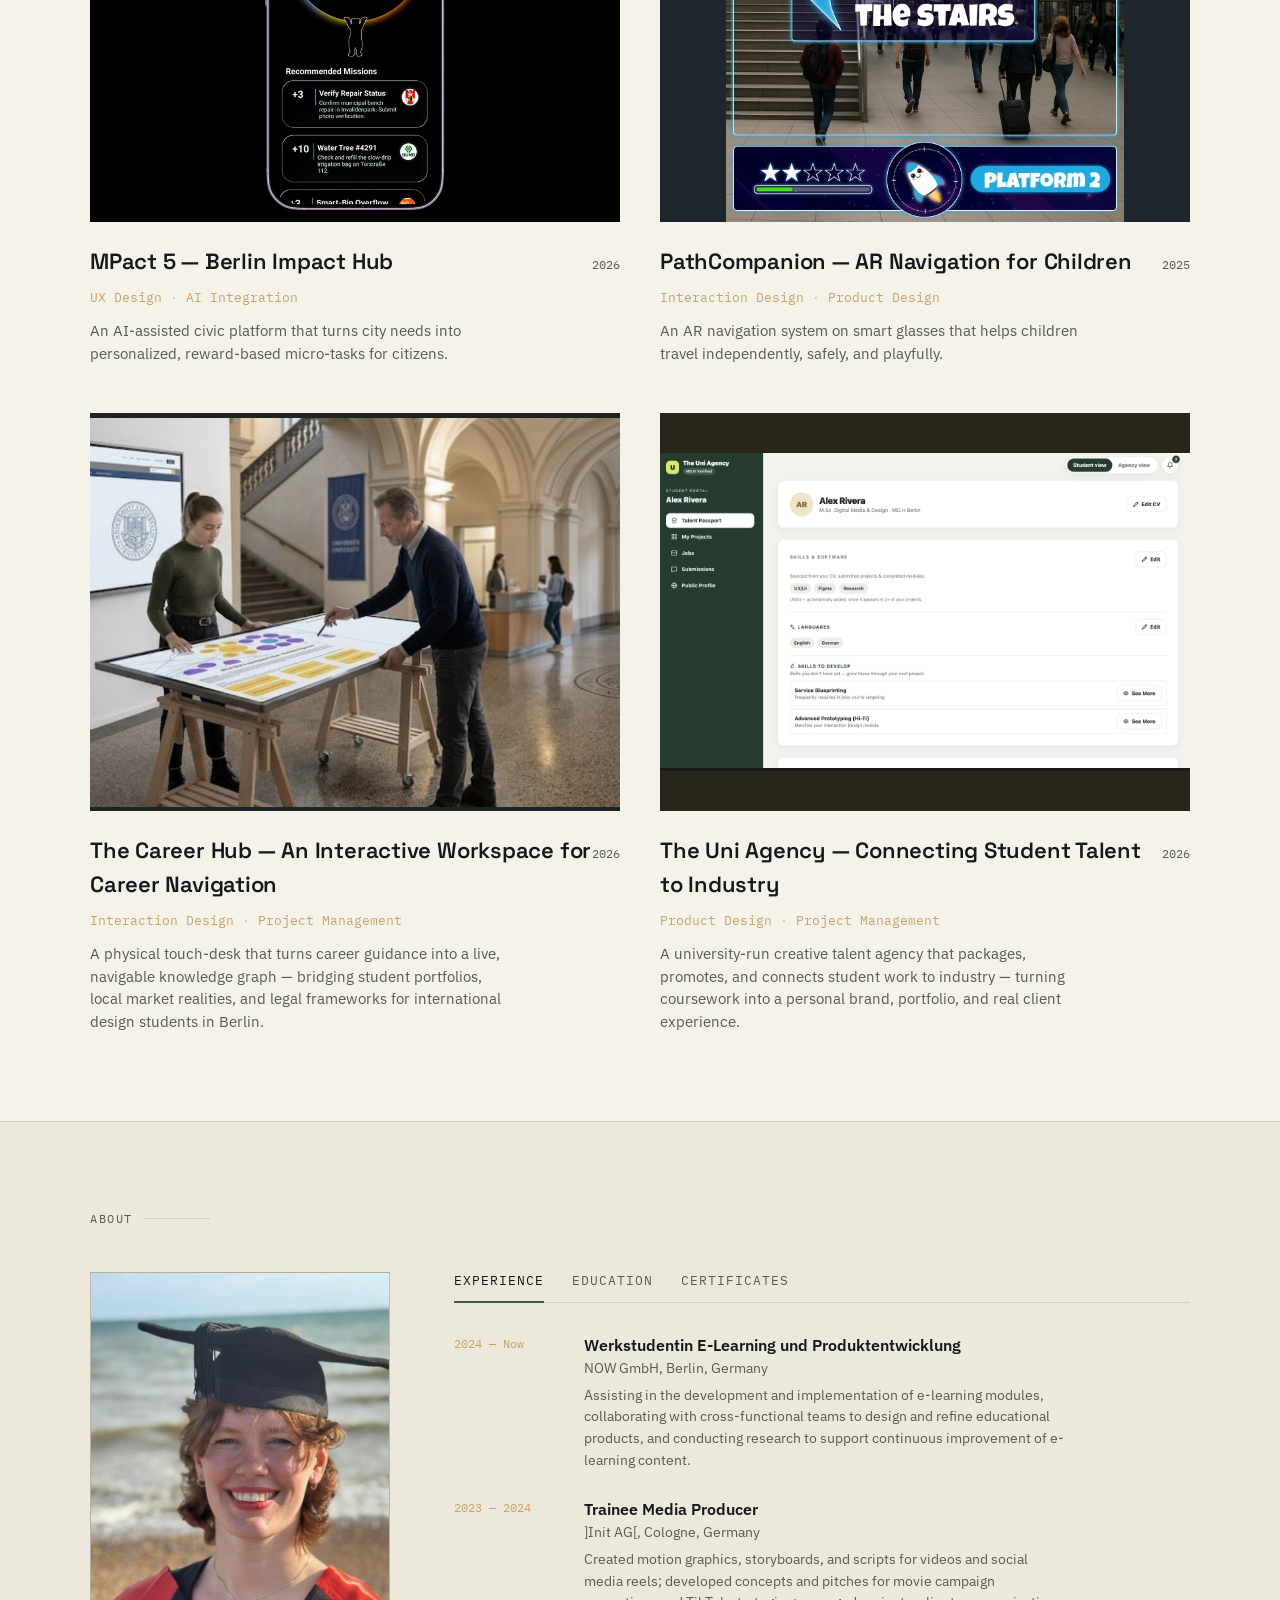
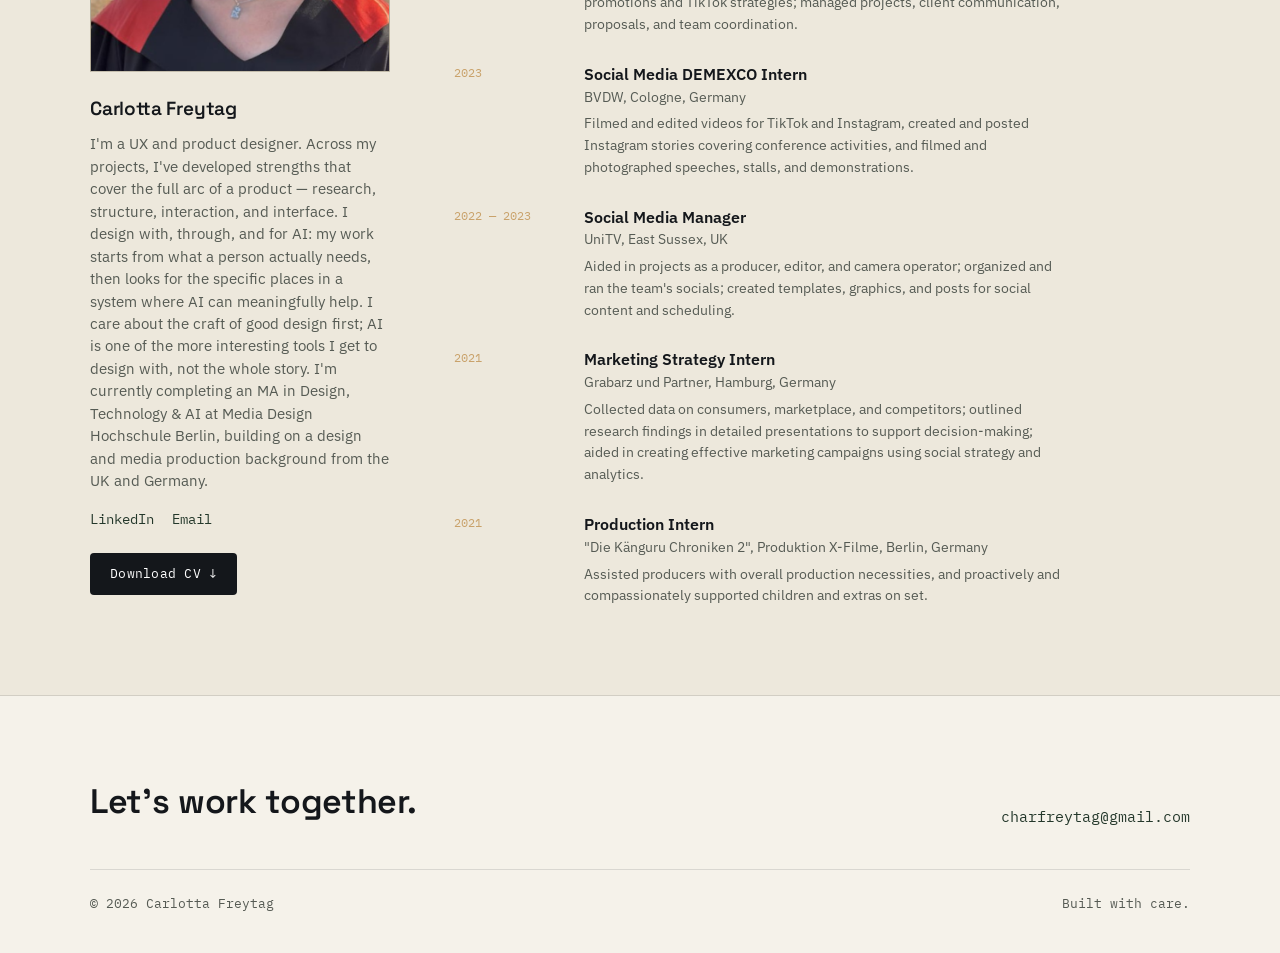
==== commit b7aed693: "Add files via upload" ====
--- a/index.html
+++ b/index.html
@@ -350,7 +350,7 @@
       <div class="work-card" data-tags="UX Design,AI Integration,Civic Tech" data-project="mpact-5" tabindex="0" role="button" aria-haspopup="dialog">
         <div class="work-media has-image"><img src="images/mpact5-title.jpg" alt="MPact 5 title screen"></div>
         <div class="work-body">
-          <div class="work-top"><h3>MPact 5 — Berlin Impact Hub</h3><span class="work-year">2025</span></div>
+          <div class="work-top"><h3>MPact 5 — Berlin Impact Hub</h3><span class="work-year">2026</span></div>
           <div class="tags-plain">
             <a class="tag-plain" href="projects.html?tag=UX%20Design" onclick="event.stopPropagation()">UX Design</a><span class="tag-sep"> · </span><a class="tag-plain" href="projects.html?tag=AI%20Integration" onclick="event.stopPropagation()">AI Integration</a>
           </div>
@@ -368,23 +368,23 @@
         </div>
       </div>
       <div class="work-card" data-tags="Interaction Design,Project Management,Physical-Digital" data-project="career-hub" tabindex="0" role="button" aria-haspopup="dialog">
-        <div class="work-media"><span>The Career Hub</span></div>
+        <div class="work-media has-image"><img src="images/career-hub-desk-hero.jpg" alt="The Career Hub touch-desk in use in a university lobby"></div>
         <div class="work-body">
-          <div class="work-top"><h3>The Career Hub</h3><span class="work-year">2025</span></div>
+          <div class="work-top"><h3>The Career Hub — An Interactive Workspace for Career Navigation</h3><span class="work-year">2026</span></div>
           <div class="tags-plain">
             <a class="tag-plain" href="projects.html?tag=Interaction%20Design" onclick="event.stopPropagation()">Interaction Design</a><span class="tag-sep"> · </span><a class="tag-plain" href="projects.html?tag=Project%20Management" onclick="event.stopPropagation()">Project Management</a>
           </div>
-          <p>A physical touch-desk that bridges student portfolios, market realities, and legal frameworks through a live knowledge graph.</p>
-        </div>
-      </div>
-      <div class="work-card" data-tags="UX Design,AI Integration,Sustainability" data-project="sustainyou" tabindex="0" role="button" aria-haspopup="dialog">
-        <div class="work-media"><span>SustainYOU</span></div>
+          <p>A physical touch-desk that turns career guidance into a live, navigable knowledge graph — bridging student portfolios, local market realities, and legal frameworks for international design students in Berlin.</p>
+        </div>
+      </div>
+      <div class="work-card" data-tags="Product Design,Project Management,UX Research" data-project="uni-agency" tabindex="0" role="button" aria-haspopup="dialog">
+        <div class="work-media has-image"><img src="images/uni-agency-final-talent-passport.jpg" alt="Student Talent Passport with skills, languages, and skills to develop"></div>
         <div class="work-body">
-          <div class="work-top"><h3>SustainYOU — Ecowise Living</h3><span class="work-year">2024</span></div>
+          <div class="work-top"><h3>The Uni Agency — Connecting Student Talent to Industry</h3><span class="work-year">2026</span></div>
           <div class="tags-plain">
-            <a class="tag-plain" href="projects.html?tag=AI%20Integration" onclick="event.stopPropagation()">AI Integration</a><span class="tag-sep"> · </span><a class="tag-plain" href="projects.html?tag=Sustainability" onclick="event.stopPropagation()">Sustainability</a>
-          </div>
-          <p>An AI-assisted sustainability campaign that helps people set, track, and achieve personalized environmental goals.</p>
+            <a class="tag-plain" href="projects.html?tag=Product%20Design" onclick="event.stopPropagation()">Product Design</a><span class="tag-sep"> · </span><a class="tag-plain" href="projects.html?tag=Project%20Management" onclick="event.stopPropagation()">Project Management</a>
+          </div>
+          <p>A university-run creative talent agency that packages, promotes, and connects student work to industry — turning coursework into a personal brand, portfolio, and real client experience.</p>
         </div>
       </div>
     </div>
@@ -559,7 +559,7 @@
   // Selected Work grid instead of navigating to projects.html.
   let allProjectsExpanded = false;
   let activeWorkFilter = 'all';
-  const featuredProjectIds = ['mpact-5', 'pathcompanion', 'career-hub', 'sustainyou'];
+  const featuredProjectIds = ['mpact-5', 'pathcompanion', 'career-hub', 'uni-agency'];
 
   function projectCardHTML(p) {
     const tagsHtml = p.tags.slice(0, 2).map((t, i, arr) => {
@@ -643,7 +643,7 @@
 
       eyebrow.textContent = 'My Work';
       title.textContent = "Everything I've worked on";
-      count.textContent = '8 of 8 projects';
+      count.textContent = PROJECTS.length + ' of ' + PROJECTS.length + ' projects';
       btn.textContent = '← Back to Selected Work';
       buildWorkFilters();
       filtersEl.classList.add('show');
@@ -659,7 +659,7 @@
 
       eyebrow.textContent = 'Selected Work';
       title.textContent = "What I've been building";
-      count.textContent = '4 of 8 projects';
+      count.textContent = featuredProjectIds.length + ' of ' + PROJECTS.length + ' projects';
       btn.textContent = 'View all →';
       allProjectsExpanded = false;
     }
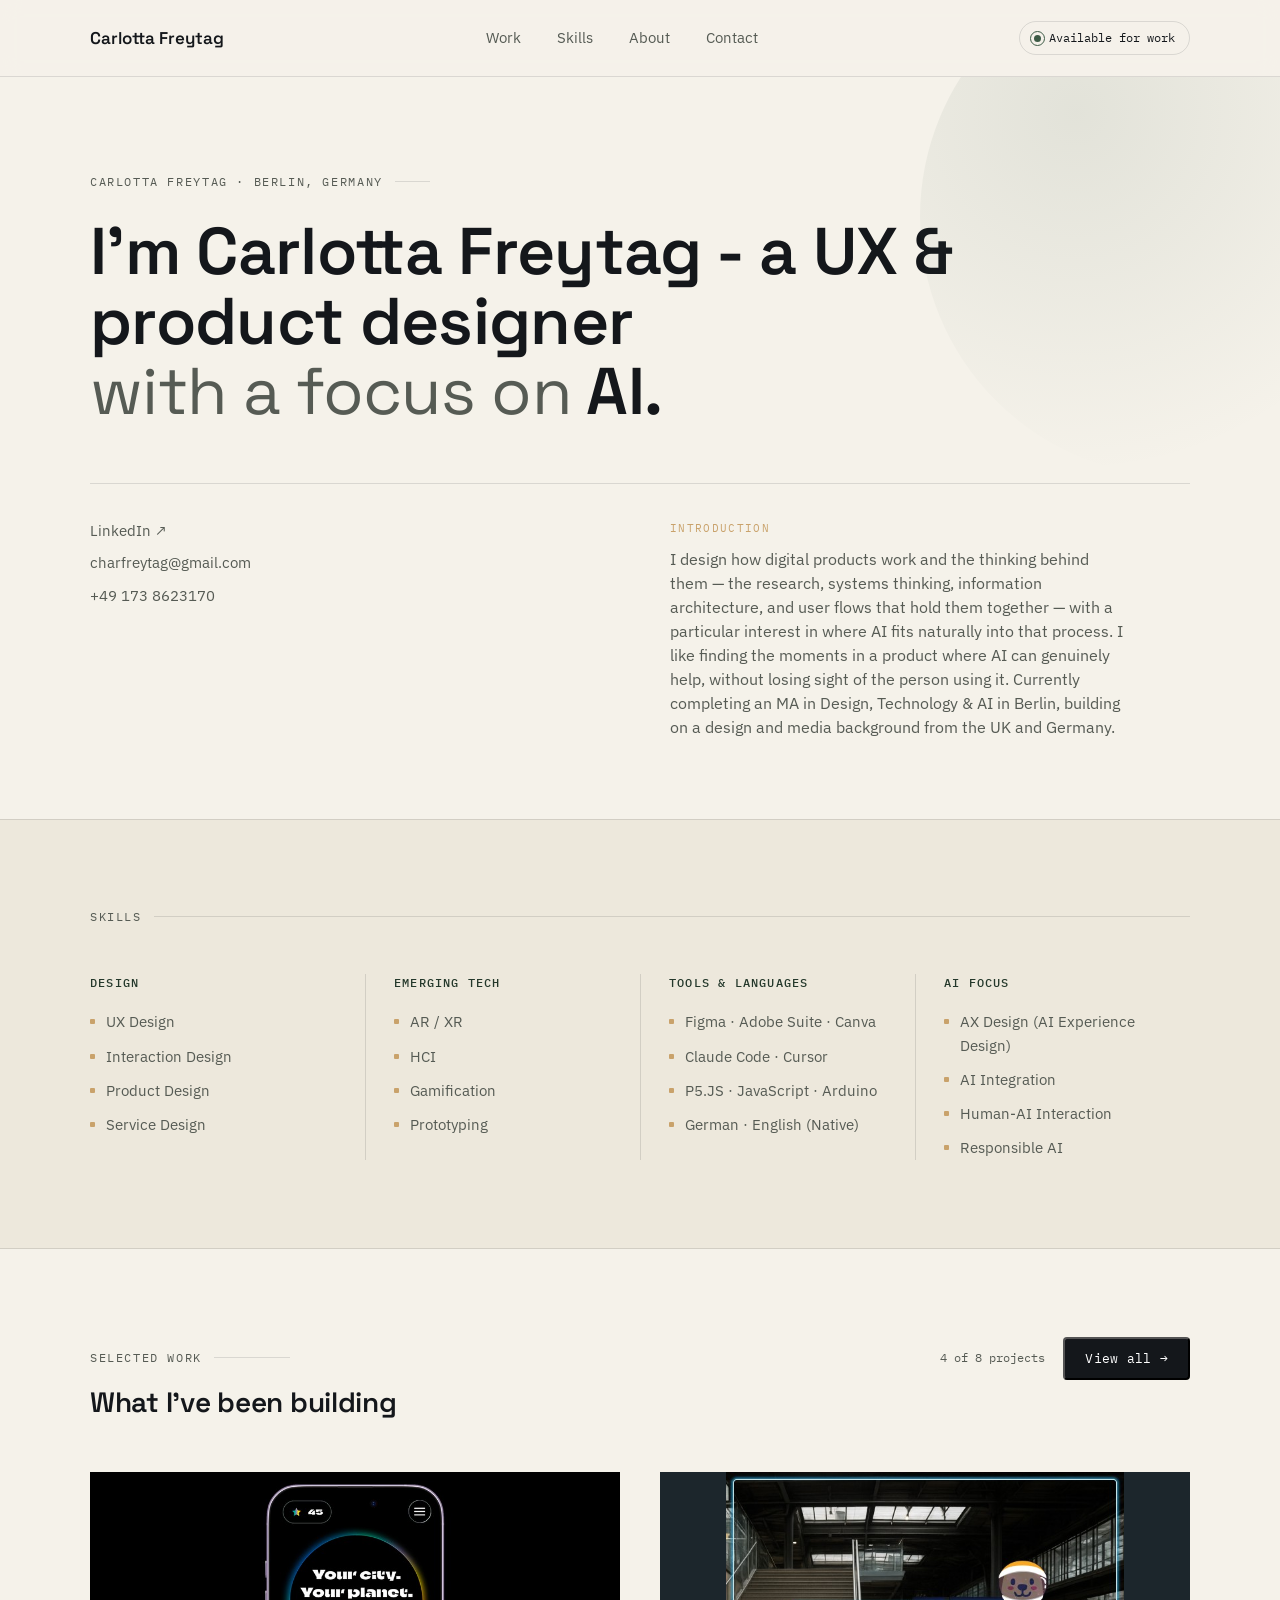
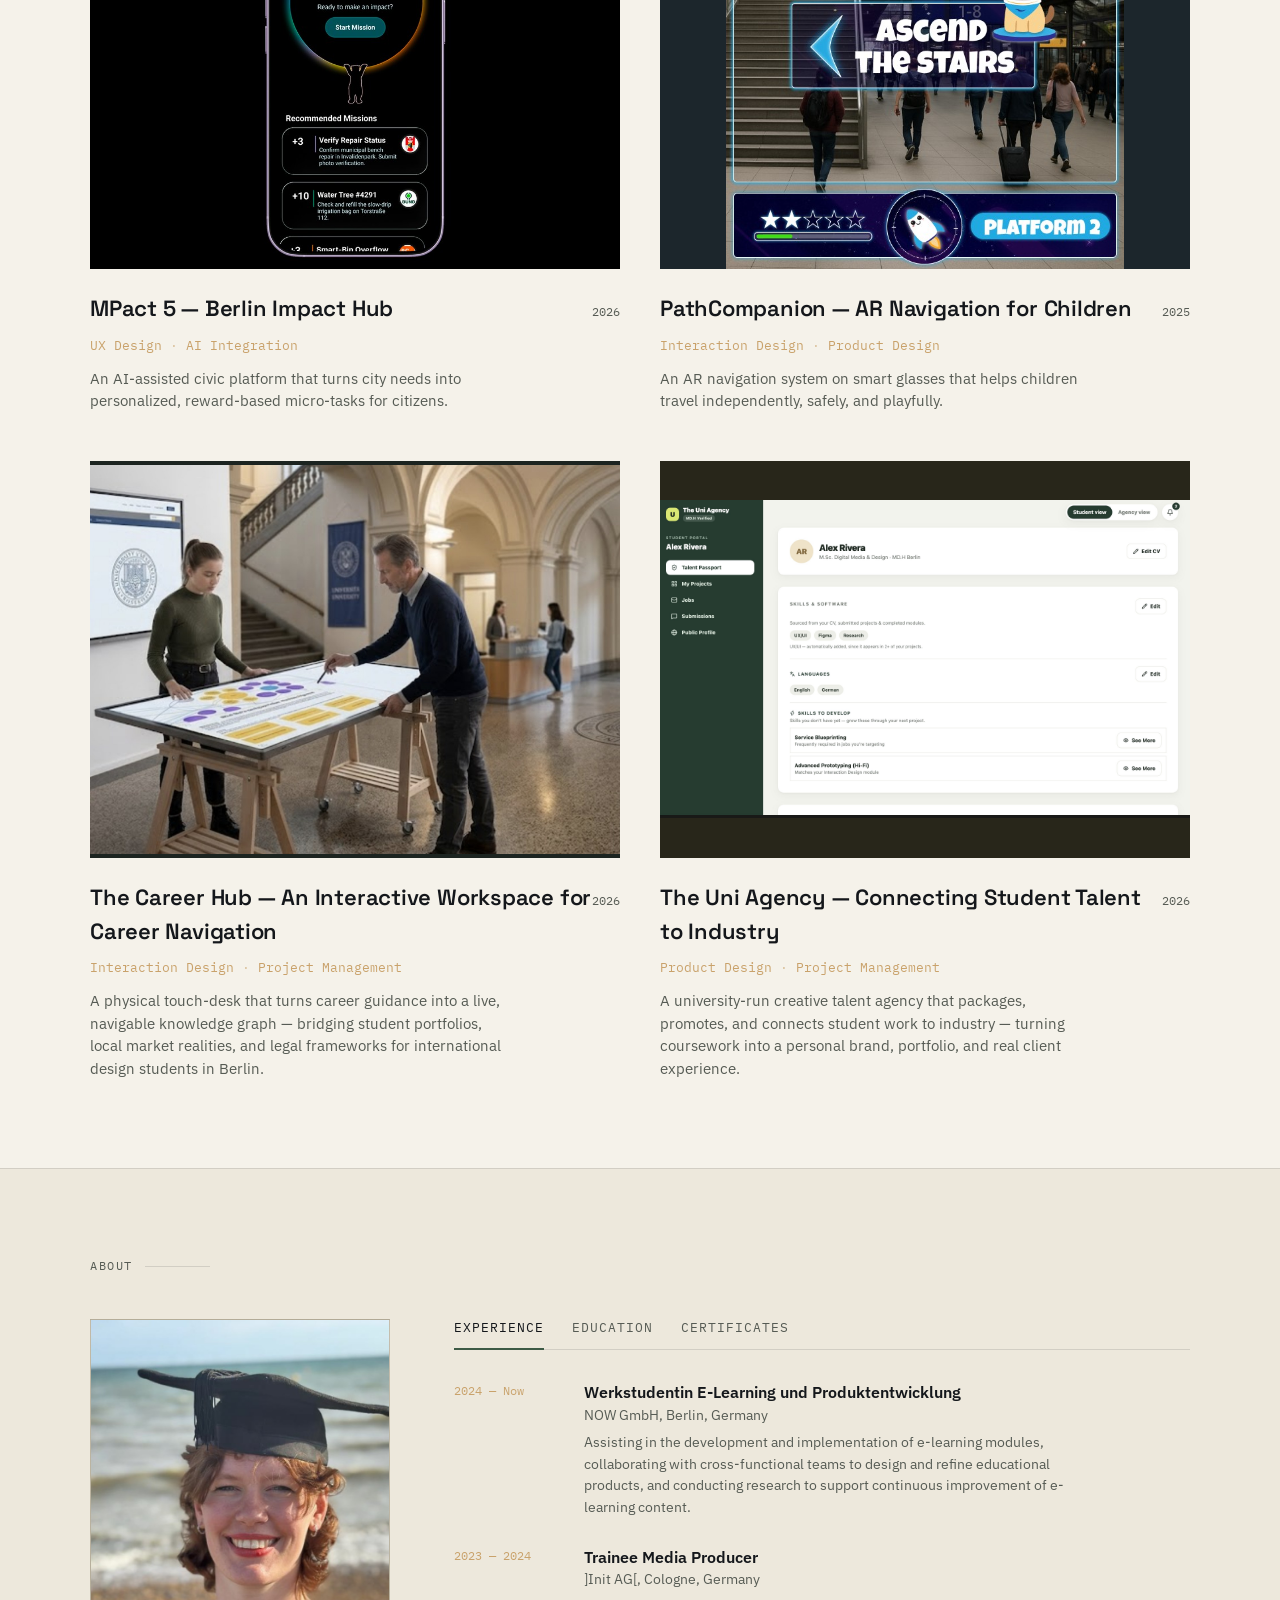
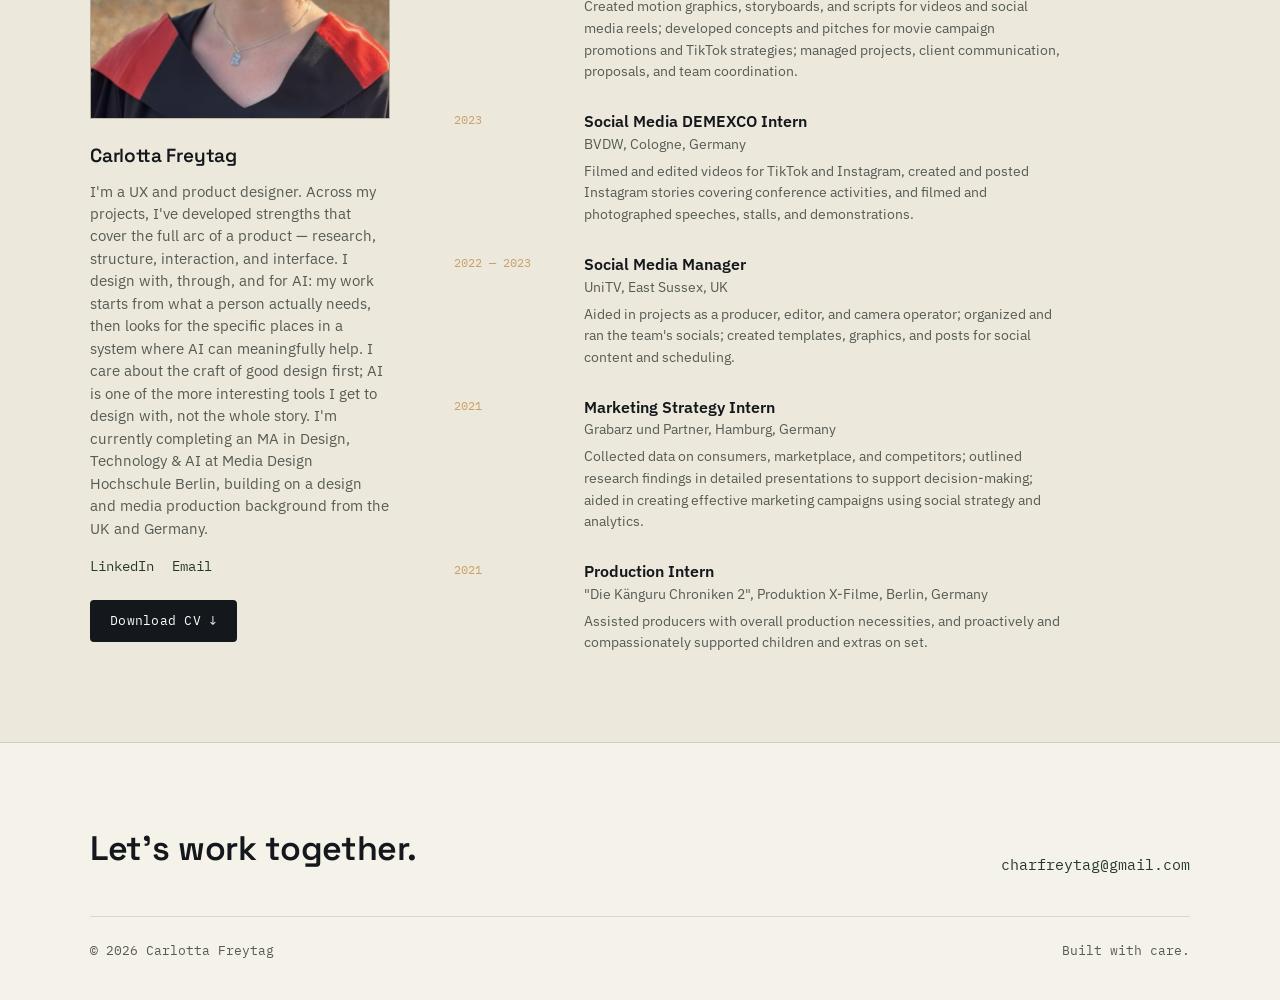
==== commit 6a186d0c: "Add files via upload" ====
--- a/index.html
+++ b/index.html
@@ -278,7 +278,7 @@
       </div>
       <div class="hero-intro">
         <div class="hero-intro-label">Introduction</div>
-        <p>I design digital products end-to-end — research, structure, interaction, and interface — with a particular interest in where AI fits naturally into that process. I like finding the moments in a product where AI can genuinely help, without losing sight of the person using it. Currently completing an MA in Design, Technology &amp; AI in Berlin, building on a design and media background from the UK and Germany.</p>
+        <p>I design how digital products work and the thinking behind them — the research, systems thinking, information architecture, and user flows that hold them together — with a particular interest in where AI fits naturally into that process. I like finding the moments in a product where AI can genuinely help, without losing sight of the person using it. Currently completing an MA in Design, Technology &amp; AI in Berlin, building on a design and media background from the UK and Germany.</p>
       </div>
     </div>
   </div>
@@ -320,6 +320,7 @@
       <div class="skill-col">
         <h3>AI Focus</h3>
         <ul>
+          <li class="static">AX Design (AI Experience Design)</li>
           <li class="static">AI Integration</li>
           <li class="static">Human-AI Interaction</li>
           <li class="static">Responsible AI</li>
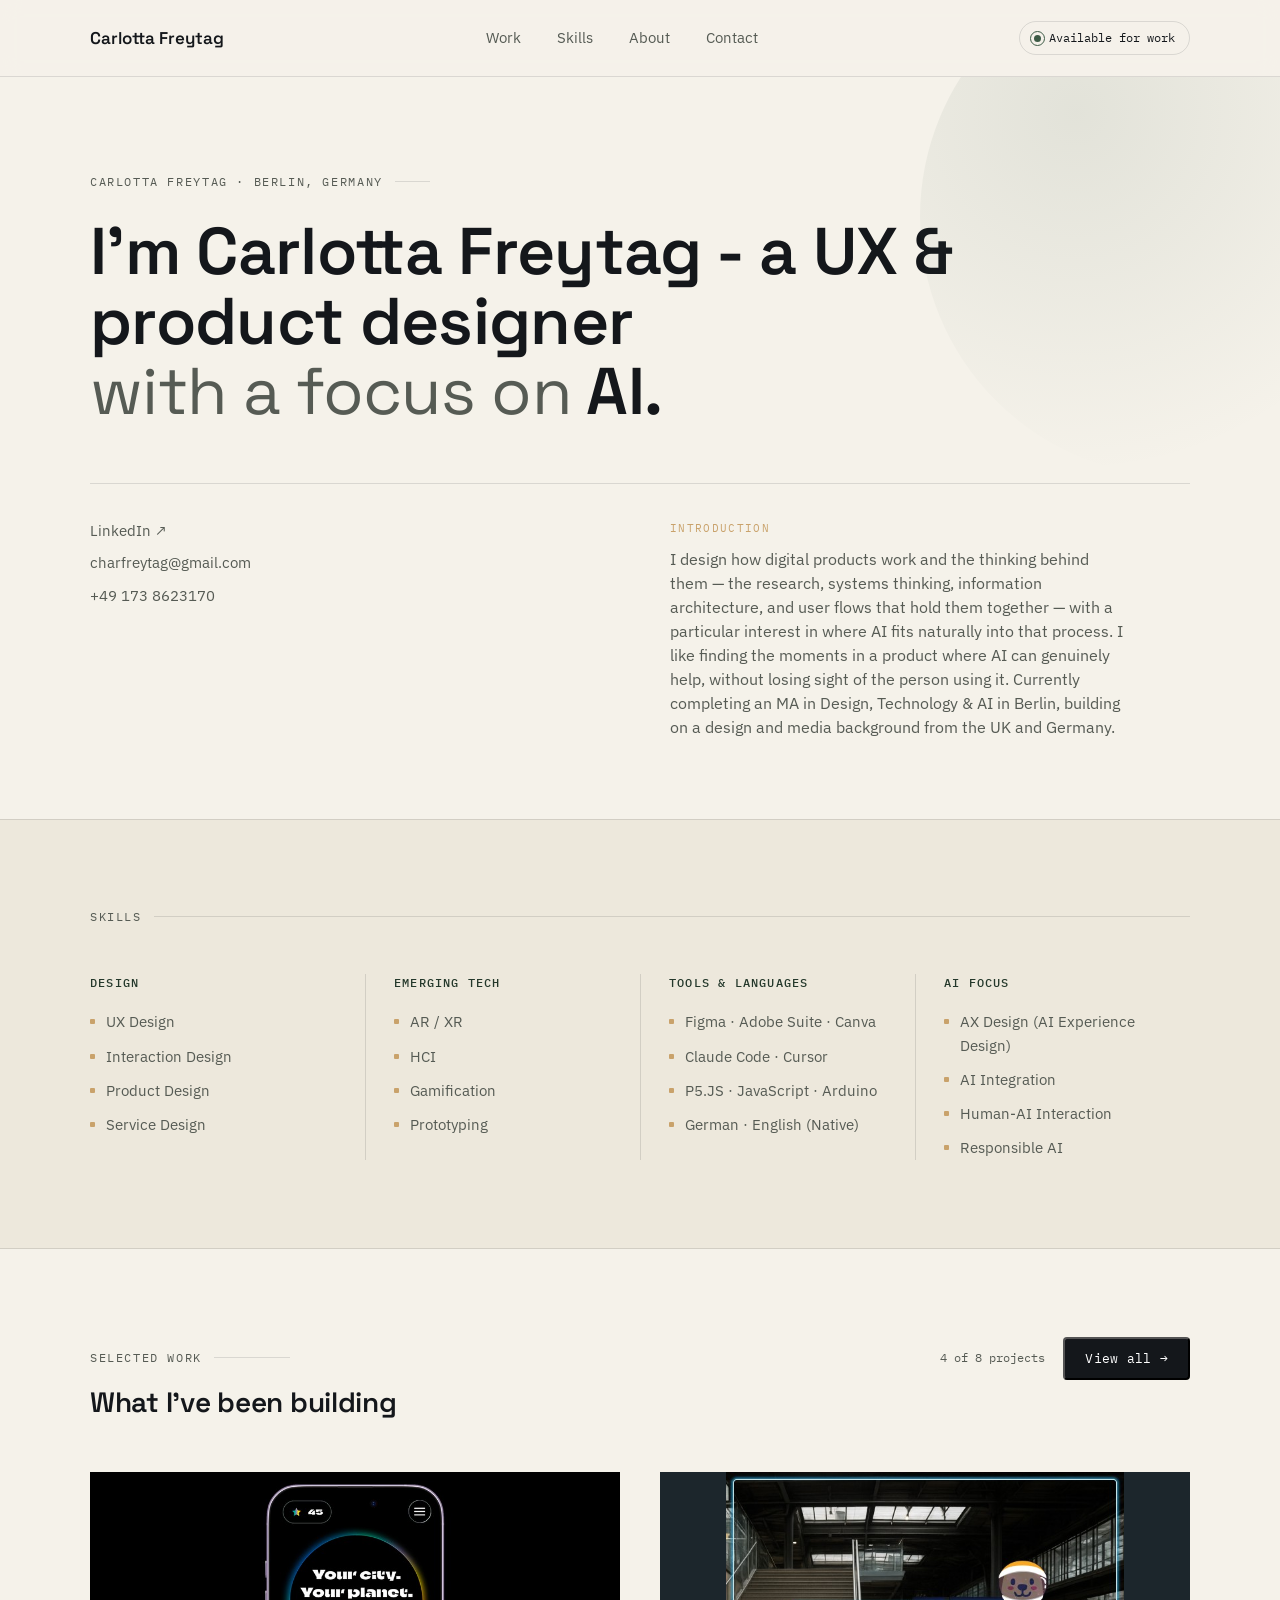
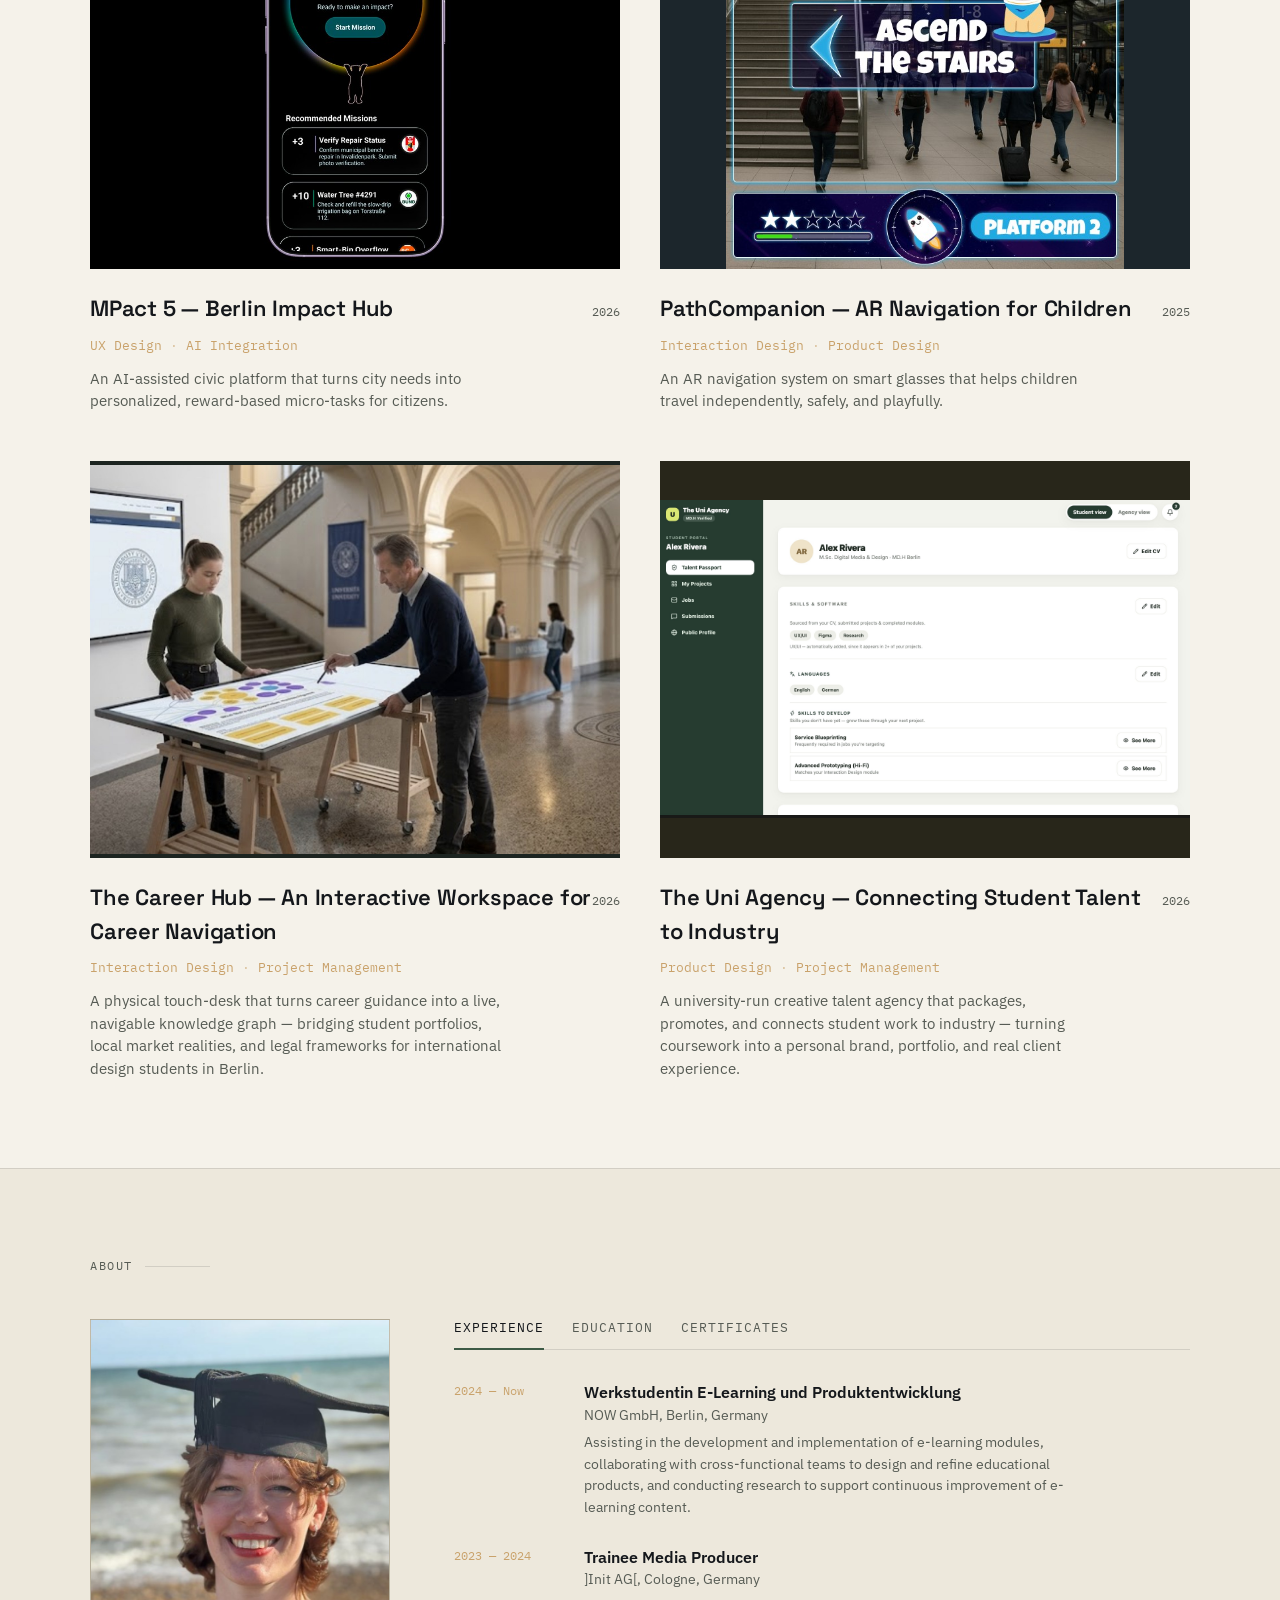
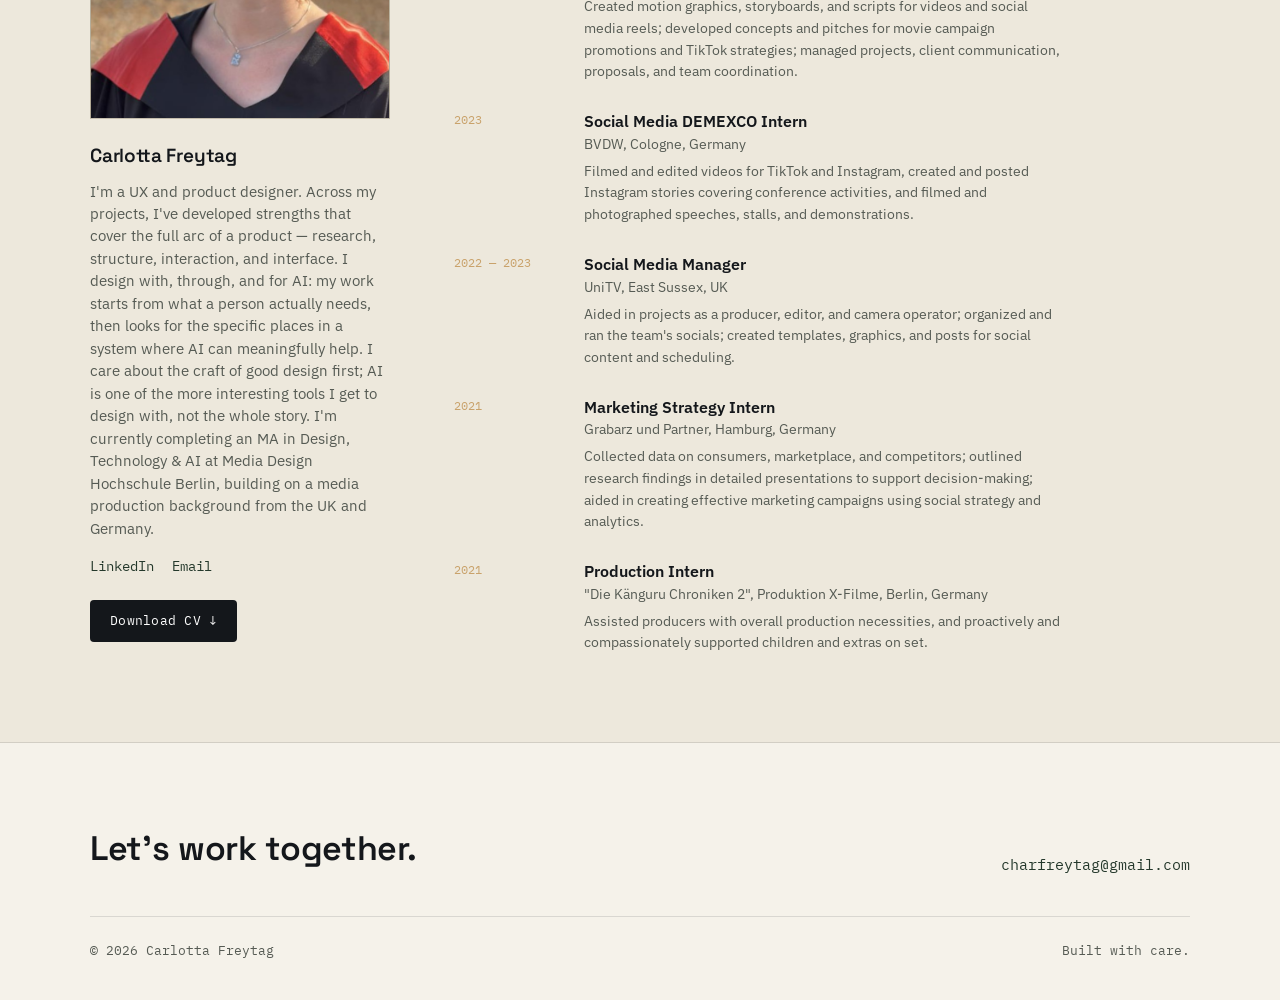
==== commit a0af72fe: "Update index.html" ====
--- a/index.html
+++ b/index.html
@@ -400,7 +400,7 @@
         <div class="portrait"><img src="carlotta-freytag-photo.jpg" alt="Carlotta Freytag"></div>
         <div class="about-bio">
           <h3>Carlotta Freytag</h3>
-          <p>I'm a UX and product designer. Across my projects, I've developed strengths that cover the full arc of a product — research, structure, interaction, and interface. I design with, through, and for AI: my work starts from what a person actually needs, then looks for the specific places in a system where AI can meaningfully help. I care about the craft of good design first; AI is one of the more interesting tools I get to design with, not the whole story. I'm currently completing an MA in Design, Technology &amp; AI at Media Design Hochschule Berlin, building on a design and media production background from the UK and Germany.</p>
+          <p>I'm a UX and product designer. Across my projects, I've developed strengths that cover the full arc of a product — research, structure, interaction, and interface. I design with, through, and for AI: my work starts from what a person actually needs, then looks for the specific places in a system where AI can meaningfully help. I care about the craft of good design first; AI is one of the more interesting tools I get to design with, not the whole story. I'm currently completing an MA in Design, Technology &amp; AI at Media Design Hochschule Berlin, building on a media production background from the UK and Germany.</p>
           <div class="about-links">
             <a href="https://www.linkedin.com/in/carlotta-freytag-839454204/" target="_blank" rel="noopener">LinkedIn</a>
             <a href="mailto:charfreytag@gmail.com">Email</a>
